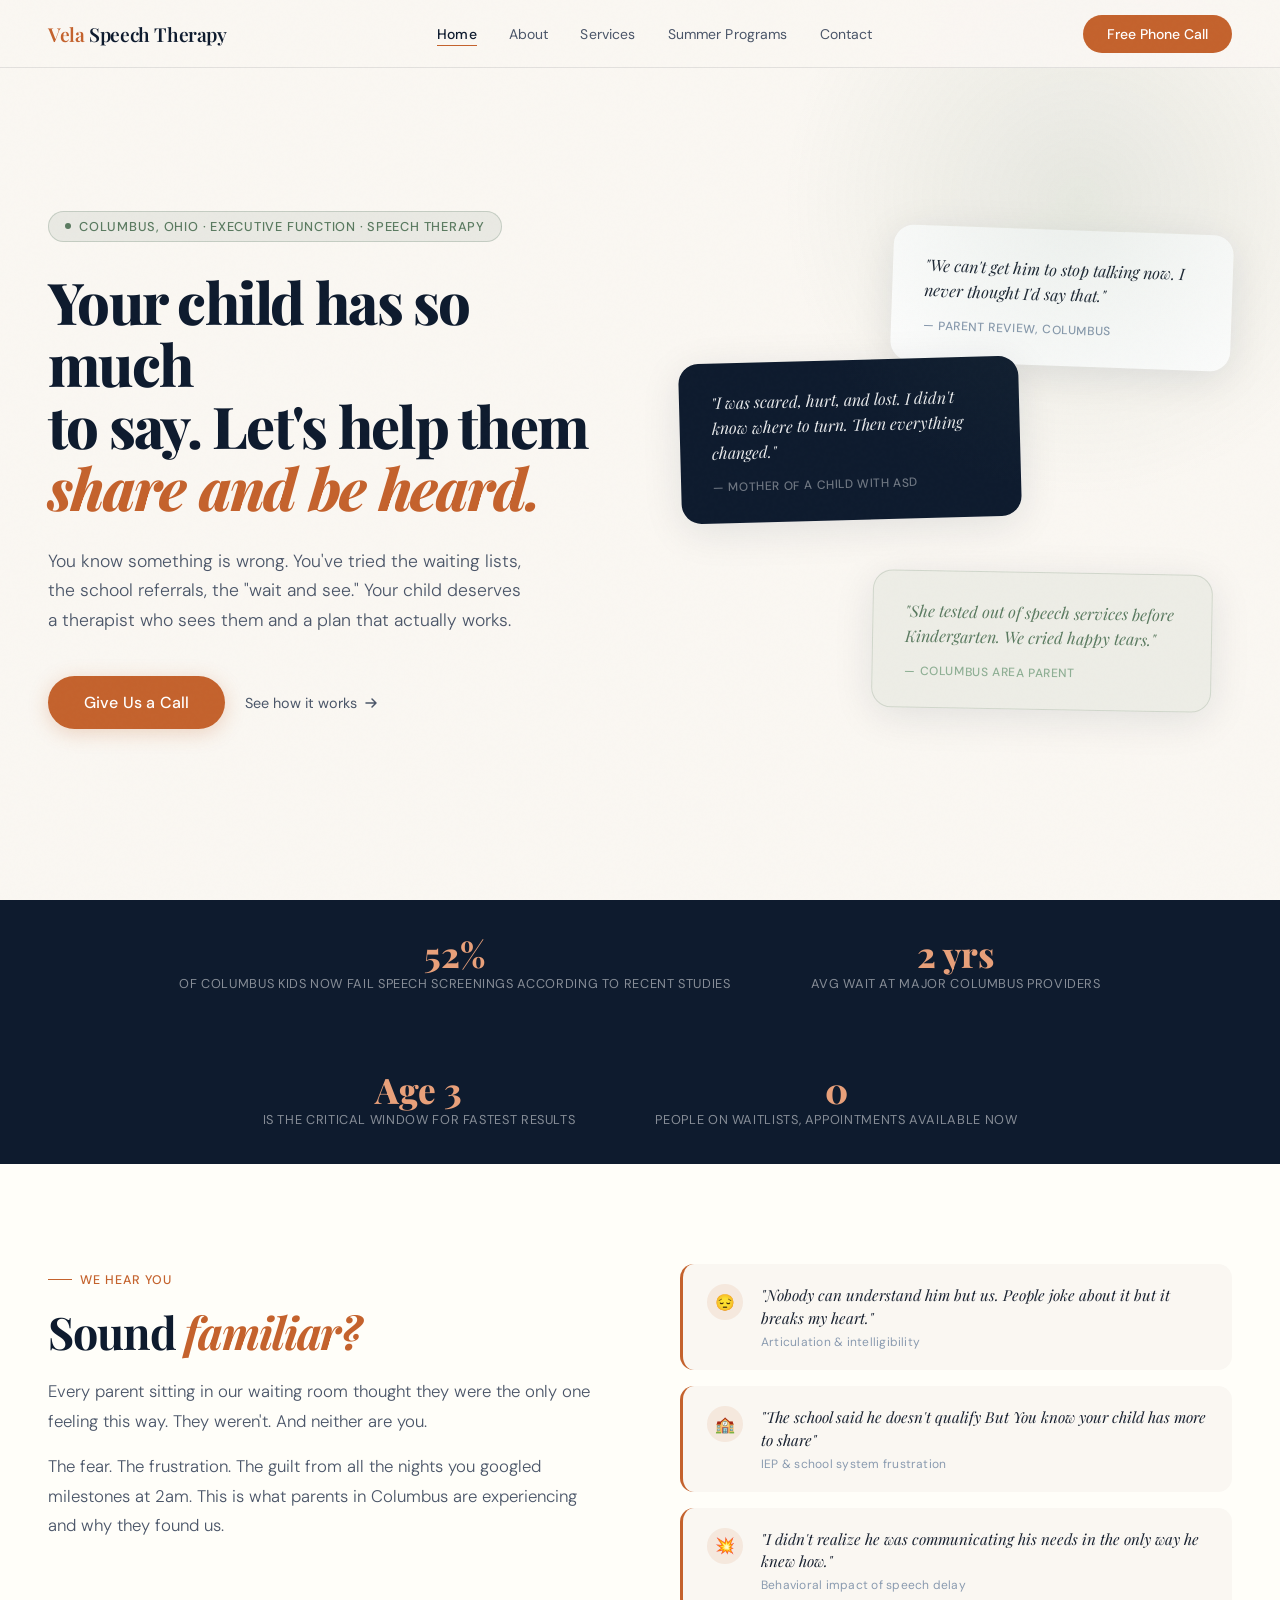
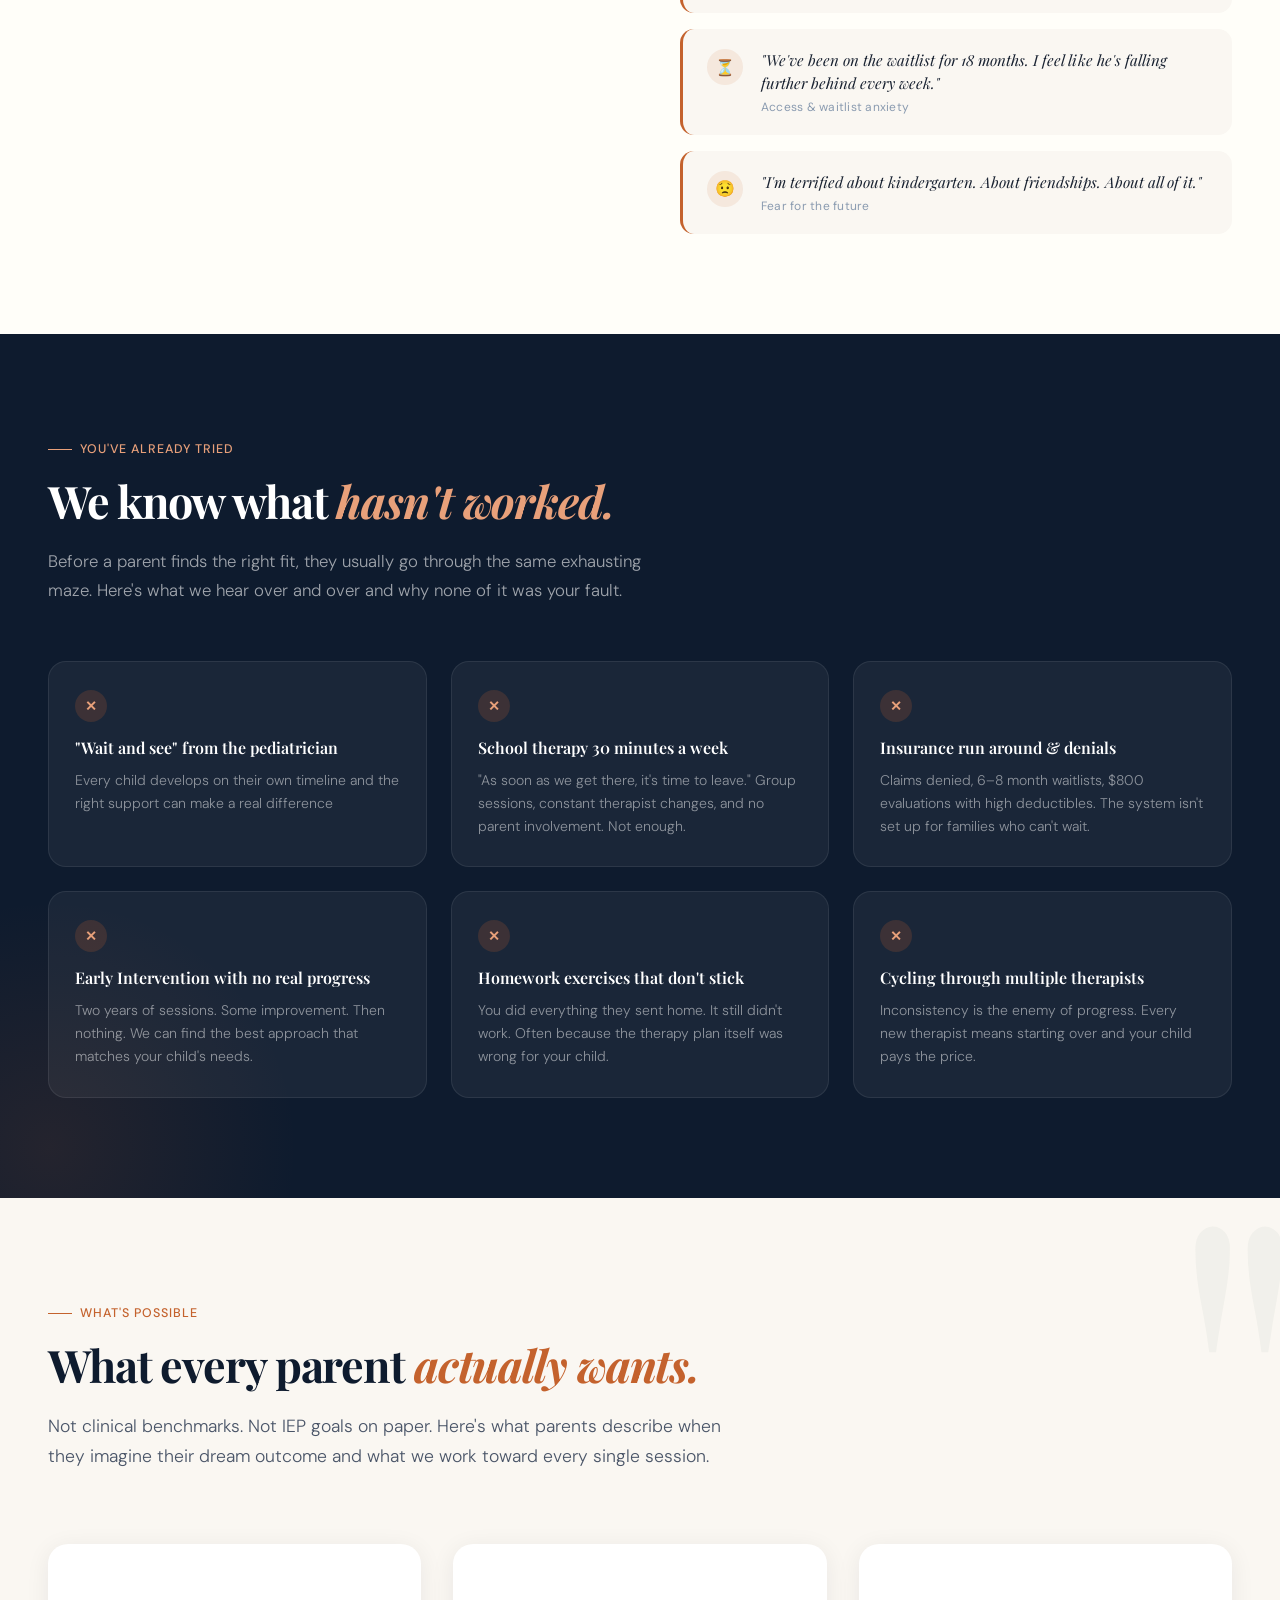
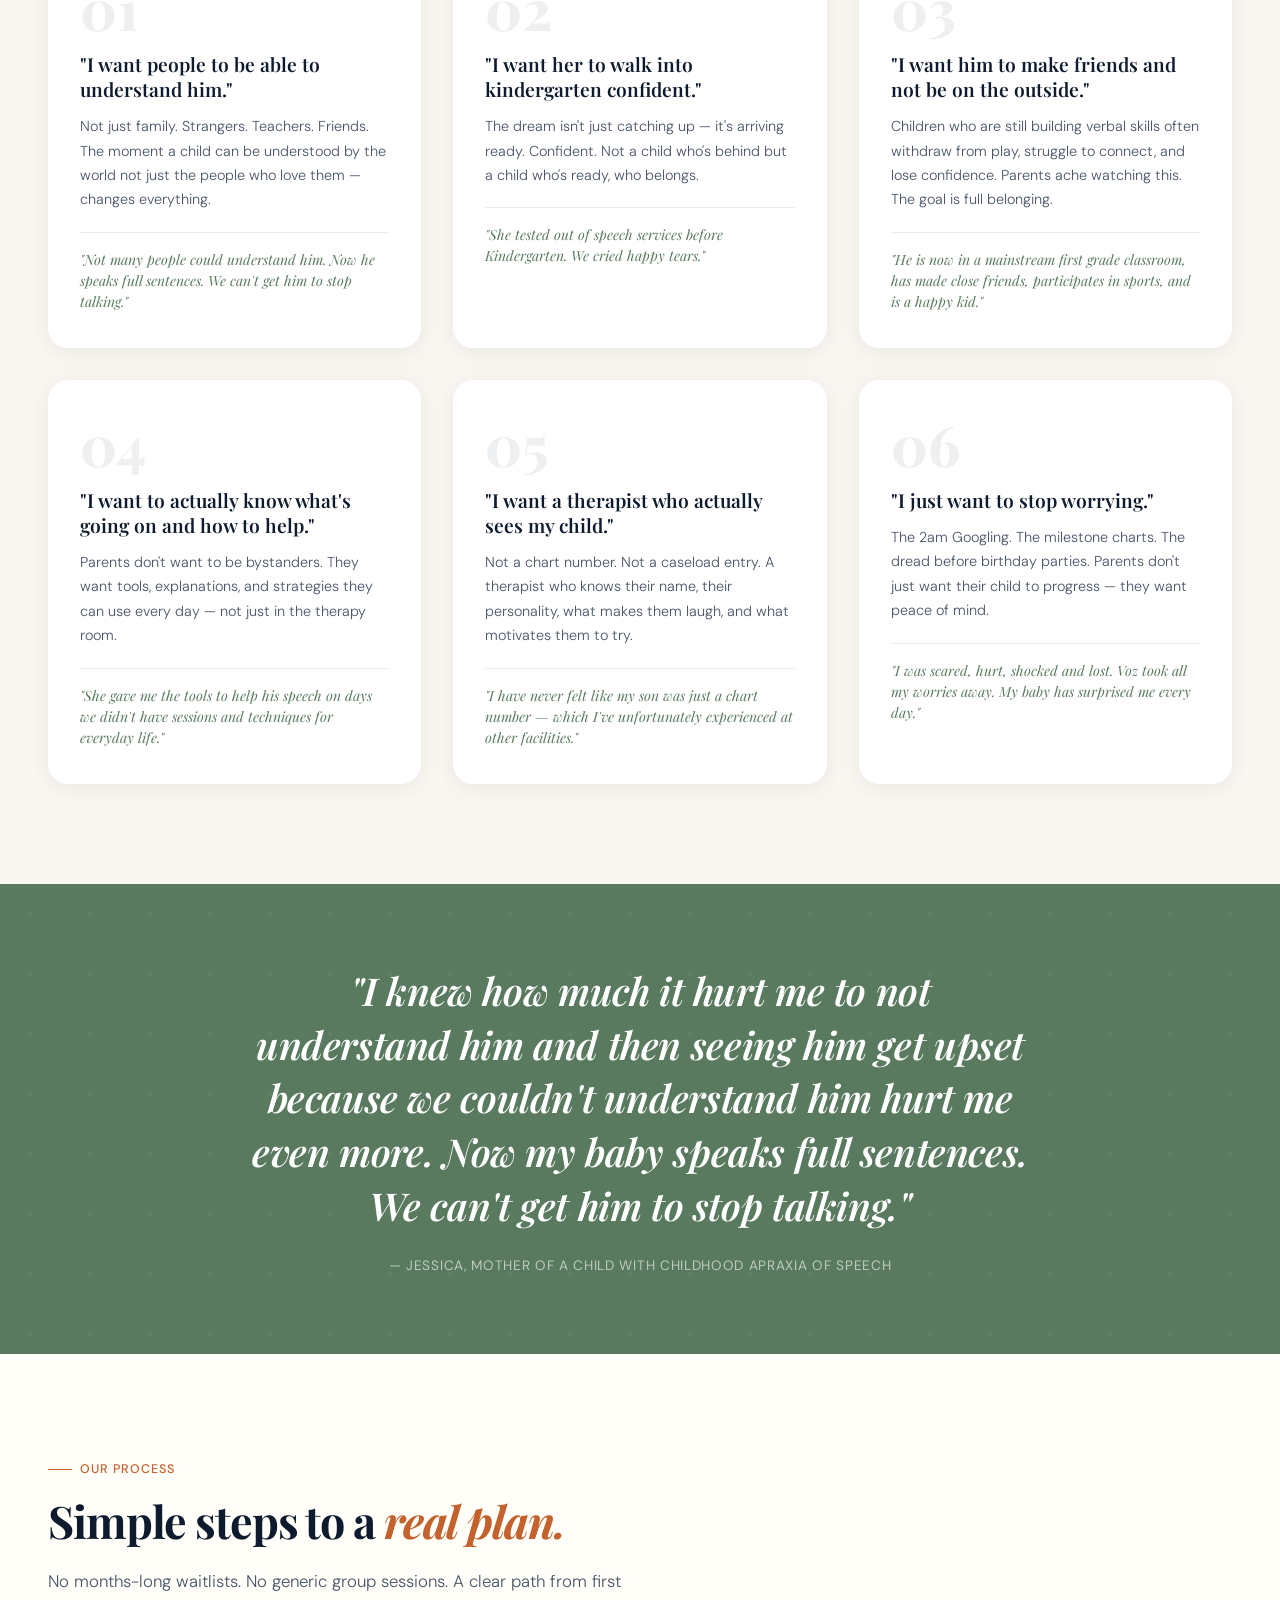
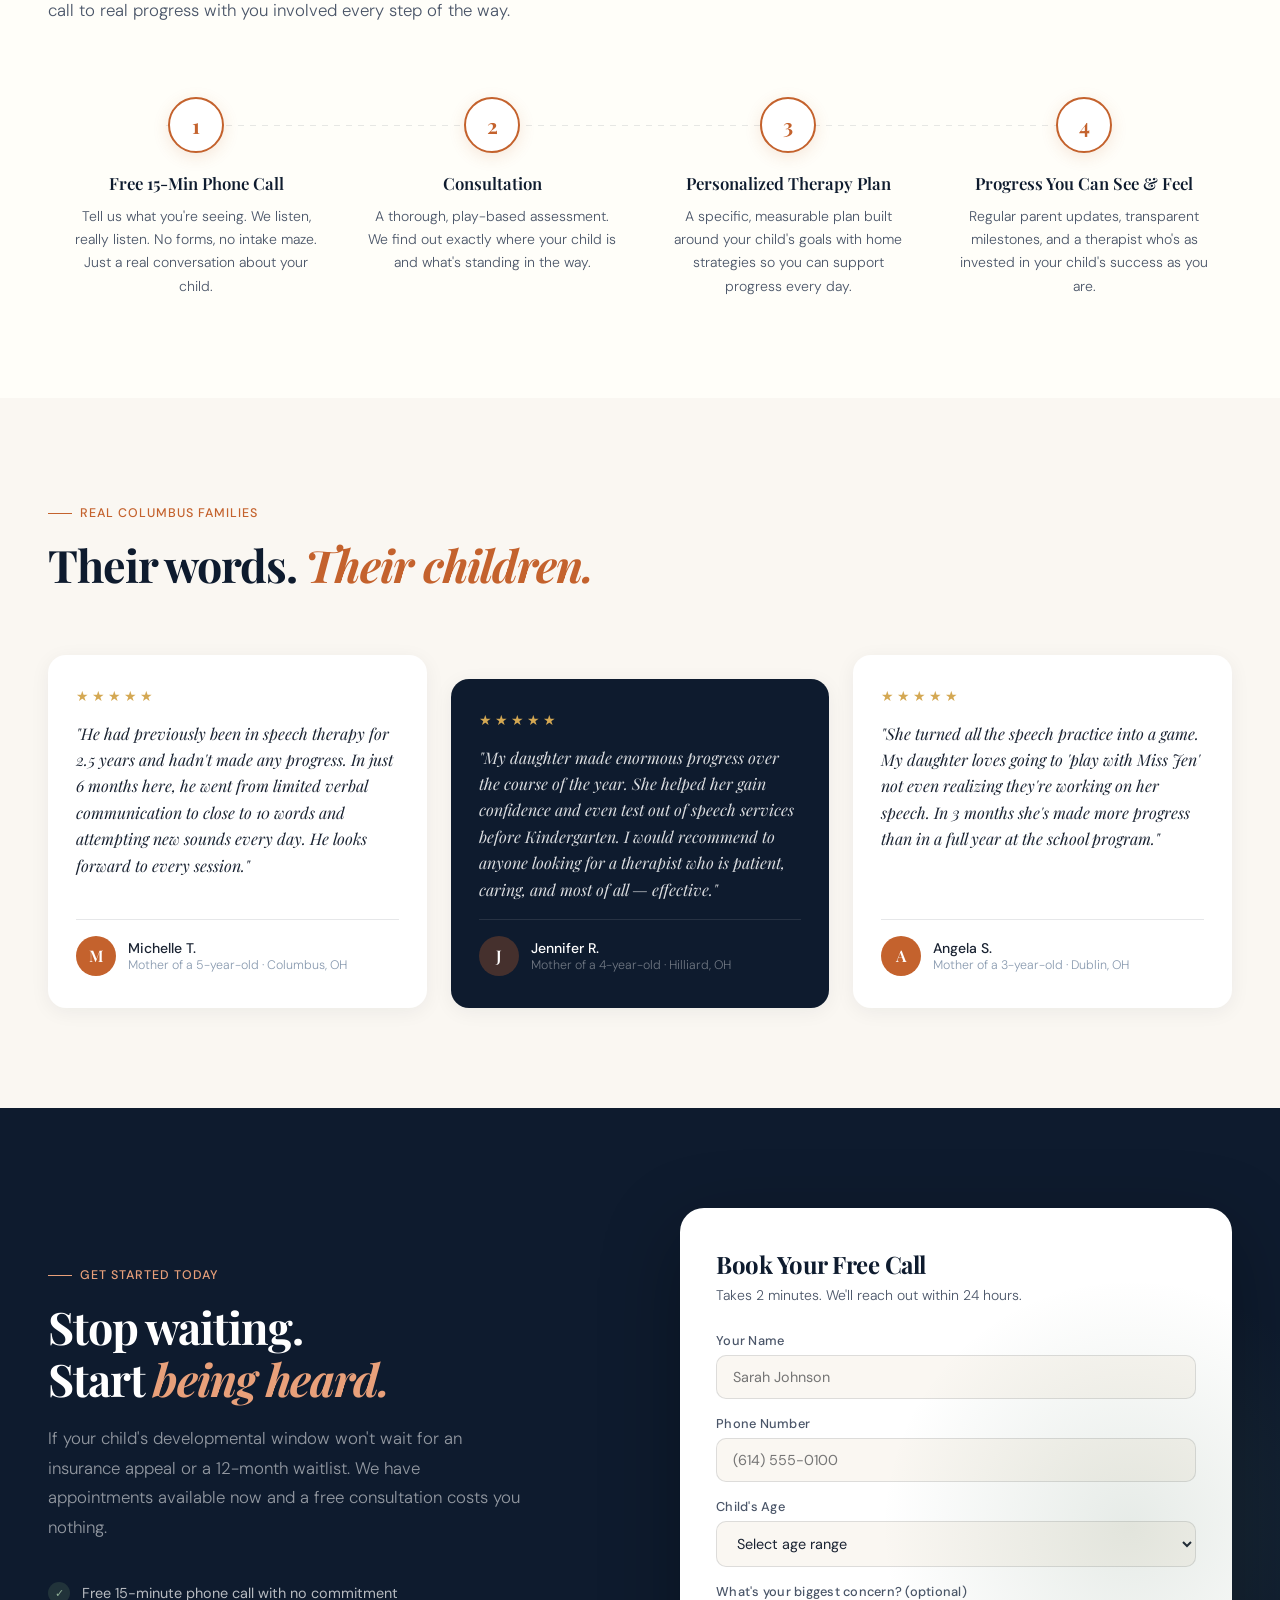
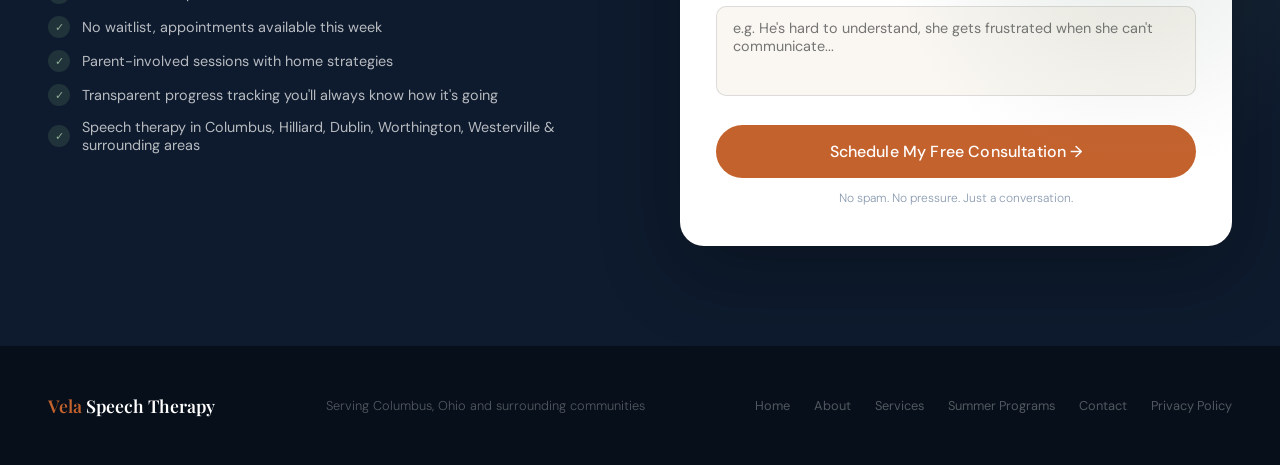
==== index.html @ 7a89b428 "changed color back" ====
<!DOCTYPE html>
<html lang="en">
<head>
<meta charset="UTF-8">
<meta name="viewport" content="width=device-width, initial-scale=1.0">
<title> Vela Speech Therapy in Columbus | Helping Children Be Heard</title>
<link rel="preconnect" href="https://fonts.googleapis.com">
<link rel="preconnect" href="https://fonts.gstatic.com" crossorigin>
<link href="https://fonts.googleapis.com/css2?family=Playfair+Display:ital,wght@0,400;0,600;0,800;1,400;1,600&family=DM+Sans:ital,wght@0,300;0,400;0,500;1,300&display=swap" rel="stylesheet">

<style>
  :root {
    --cream: #FAF7F2;
    --warm-white: #FFFEF9;
    --deep-navy: #0E1B2E;
    --sage: #5A7A60;
    --sage-light: #8FAF95;
    --terracotta: #C4622D;
    --terracotta-light: #E8A07A;
    --gold: #D4A853;
    --text-dark: #1A2332;
    --text-mid: #4A5568;
    --text-light: #8A9BB0;
    --border: rgba(14,27,46,0.1);
  }

  * { margin: 0; padding: 0; box-sizing: border-box; }

  html { scroll-behavior: smooth; }

  body {
    font-family: 'DM Sans', sans-serif;
    background: var(--cream);
    color: var(--text-dark);
    overflow-x: hidden;
  }

  /* ===== NOISE TEXTURE OVERLAY ===== */
  body::before {
    content: '';
    position: fixed;
    inset: 0;
    background-image: url("data:image/svg+xml,%3Csvg viewBox='0 0 256 256' xmlns='http://www.w3.org/2000/svg'%3E%3Cfilter id='noise'%3E%3CfeTurbulence type='fractalNoise' baseFrequency='0.9' numOctaves='4' stitchTiles='stitch'/%3E%3C/filter%3E%3Crect width='100%25' height='100%25' filter='url(%23noise)' opacity='0.03'/%3E%3C/svg%3E");
    pointer-events: none;
    z-index: 1000;
    opacity: 0.4;
  }

/* ===== NAV ===== */
nav {
  position: fixed;
  top: 0; left: 0; right: 0;
  z-index: 100;
  padding: 0 48px;
  height: 68px;
  display: flex;
  justify-content: space-between;
  align-items: center;
  background: rgba(250,247,242,0.92);
  backdrop-filter: blur(16px);
  border-bottom: 1px solid var(--border);
}

.nav-logo {
  font-family: 'Playfair Display', serif;
  font-size: 1.2rem;
  font-weight: 600;
  color: var(--deep-navy);
  letter-spacing: -0.02em;
  text-decoration: none;
  flex-shrink: 0;
}

.nav-logo span { color: var(--terracotta); }

.nav-links {
  display: flex;
  align-items: center;
  gap: 32px;
  list-style: none;
}

.nav-links a {
  font-size: 0.875rem;
  font-weight: 400;
  color: var(--text-mid);
  text-decoration: none;
  letter-spacing: 0.01em;
  transition: color 0.2s ease;
  white-space: nowrap;
  position: relative;
}

.nav-links a::after {
  content: '';
  position: absolute;
  bottom: -3px; left: 0; right: 0;
  height: 1.5px;
  background: var(--terracotta);
  transform: scaleX(0);
  transform-origin: left;
  transition: transform 0.25s ease;
}

.nav-links a:hover { color: var(--deep-navy); }
.nav-links a:hover::after { transform: scaleX(1); }
.nav-links a.active { color: var(--deep-navy); font-weight: 500; }
.nav-links a.active::after { transform: scaleX(1); }

.nav-right {
  display: flex;
  align-items: center;
  gap: 20px;
  flex-shrink: 0;
}

.nav-cta {
  background: var(--terracotta);
  color: white;
  padding: 10px 24px;
  border-radius: 50px;
  font-size: 0.875rem;
  font-weight: 500;
  text-decoration: none;
  transition: all 0.3s ease;
  white-space: nowrap;
}

.nav-cta:hover {
  background: var(--deep-navy);
  transform: translateY(-1px);
  box-shadow: 0 8px 24px rgba(196,98,45,0.3);
}

.nav-hamburger {
  display: none;
  flex-direction: column;
  gap: 5px;
  background: none;
  border: none;
  cursor: pointer;
  padding: 4px;
}

.nav-hamburger span {
  display: block;
  width: 22px;
  height: 2px;
  background: var(--deep-navy);
  border-radius: 2px;
  transition: all 0.3s ease;
}

.nav-hamburger.open span:nth-child(1) { transform: translateY(7px) rotate(45deg); }
.nav-hamburger.open span:nth-child(2) { opacity: 0; }
.nav-hamburger.open span:nth-child(3) { transform: translateY(-7px) rotate(-45deg); }

.nav-mobile {
  display: none;
  position: fixed;
  top: 68px; left: 0; right: 0;
  background: rgba(250,247,242,0.98);
  backdrop-filter: blur(16px);
  border-bottom: 1px solid var(--border);
  padding: 24px 24px 32px;
  flex-direction: column;
  gap: 4px;
  z-index: 99;
  box-shadow: 0 12px 40px rgba(14,27,46,0.1);
}

.nav-mobile.open { display: flex; }

.nav-mobile a {
  font-size: 1rem;
  font-weight: 400;
  color: var(--text-mid);
  text-decoration: none;
  padding: 12px 8px;
  border-bottom: 1px solid var(--border);
  transition: color 0.2s ease;
}

.nav-mobile a:last-child { border-bottom: none; }
.nav-mobile a:hover { color: var(--terracotta); }
.nav-mobile a.active { color: var(--deep-navy); font-weight: 500; }

.nav-mobile .nav-mobile-cta {
  margin-top: 16px;
  background: var(--terracotta);
  color: white;
  text-align: center;
  padding: 14px;
  border-radius: 50px;
  font-weight: 500;
  border-bottom: none;
}

.nav-mobile .nav-mobile-cta:hover { background: var(--deep-navy); color: white; }


  /* ===== NAV =====
  nav {
    position: fixed;
    top: 0;
    left: 0;
    right: 0;
    z-index: 100;
    padding: 20px 48px;
    display: flex;
    justify-content: space-between;
    align-items: center;
    background: rgba(250,247,242,0.88);
    backdrop-filter: blur(16px);
    border-bottom: 1px solid var(--border);
  }

  .nav-logo {
    font-family: 'Playfair Display', serif;
    font-size: 1.2rem;
    font-weight: 600;
    color: var(--deep-navy);
    letter-spacing: -0.02em;
  }

  .nav-logo span {
    color: var(--terracotta);
  }

  .nav-cta {
    background: var(--terracotta);
    color: white;
    padding: 10px 24px;
    border-radius: 50px;
    font-size: 0.875rem;
    font-weight: 500;
    text-decoration: none;
    transition: all 0.3s ease;
    letter-spacing: 0.01em;
  }

  .nav-cta:hover {
    background: var(--deep-navy);
    transform: translateY(-1px);
    box-shadow: 0 8px 24px rgba(196,98,45,0.3);
  } */

  /* ===== HERO ===== */
  .hero {
    min-height: 100vh;
    display: grid;
    grid-template-columns: 1fr 1fr;
    align-items: center;
    padding: 120px 48px 80px;
    gap: 80px;
    position: relative;
    overflow: hidden;
  }

  .hero::after {
    content: '';
    position: absolute;
    right: -100px;
    top: -100px;
    width: 600px;
    height: 600px;
    background: radial-gradient(circle, rgba(90,122,96,0.12) 0%, transparent 70%);
    pointer-events: none;
  }

  .hero-eyebrow {
    display: inline-flex;
    align-items: center;
    gap: 8px;
    background: rgba(90,122,96,0.1);
    border: 1px solid rgba(90,122,96,0.25);
    color: var(--sage);
    padding: 6px 16px;
    border-radius: 50px;
    font-size: 0.8rem;
    font-weight: 500;
    letter-spacing: 0.06em;
    text-transform: uppercase;
    margin-bottom: 28px;
    animation: fadeUp 0.8s ease forwards;
    opacity: 0;
  }

  .hero-eyebrow::before {
    content: '';
    width: 6px;
    height: 6px;
    background: var(--sage);
    border-radius: 50%;
  }

  .hero-headline {
    font-family: 'Playfair Display', serif;
    font-size: clamp(2.8rem, 4.5vw, 4.2rem);
    font-weight: 800;
    line-height: 1.08;
    letter-spacing: -0.03em;
    color: var(--deep-navy);
    margin-bottom: 28px;
    animation: fadeUp 0.8s 0.15s ease forwards;
    opacity: 0;
  }

  .hero-headline em {
    font-style: italic;
    color: var(--terracotta)
  }

  .hero-sub {
    font-size: 1.1rem;
    line-height: 1.7;
    color: var(--text-mid);
    font-weight: 300;
    max-width: 480px;
    margin-bottom: 40px;
    animation: fadeUp 0.8s 0.3s ease forwards;
    opacity: 0;
  }

  .hero-cta-group {
    display: flex;
    align-items: center;
    gap: 20px;
    flex-wrap: wrap;
    animation: fadeUp 0.8s 0.45s ease forwards;
    opacity: 0;
  }

  .btn-primary {
    background: var(--terracotta);
    color: white;
    padding: 16px 36px;
    border-radius: 50px;
    font-size: 1rem;
    font-weight: 500;
    text-decoration: none;
    transition: all 0.3s ease;
    box-shadow: 0 4px 20px rgba(196,98,45,0.25);
    letter-spacing: 0.01em;
  }

  .btn-primary:hover {
    transform: translateY(-2px);
    box-shadow: 0 12px 32px rgba(196,98,45,0.35);
    background: #B3571F;
  }

  .btn-ghost {
    color: var(--text-mid);
    font-size: 0.9rem;
    font-weight: 400;
    text-decoration: none;
    display: flex;
    align-items: center;
    gap: 6px;
    transition: all 0.2s ease;
  }

  .btn-ghost:hover { color: var(--deep-navy); }

  .btn-ghost svg {
    transition: transform 0.2s ease;
  }

  .btn-ghost:hover svg { transform: translateX(3px); }

  /* Hero Right — Quote Card Stack */
  .hero-right {
    position: relative;
    height: 480px;
    animation: fadeUp 0.8s 0.3s ease forwards;
    opacity: 0;
  }

  .quote-card {
    position: absolute;
    background: white;
    border-radius: 20px;
    padding: 28px 32px;
    box-shadow: 0 8px 40px rgba(14,27,46,0.1);
    max-width: 340px;
  }

  .quote-card:nth-child(1) {
    top: 0;
    right: 0;
    transform: rotate(2deg);
    animation: floatCard1 6s ease-in-out infinite;
  }

  .quote-card:nth-child(2) {
    top: 130px;
    left: 0;
    transform: rotate(-1.5deg);
    animation: floatCard2 7s ease-in-out infinite;
    background: var(--deep-navy);
    color: white;
  }

  .quote-card:nth-child(3) {
    bottom: 0;
    right: 20px;
    transform: rotate(1deg);
    animation: floatCard1 8s ease-in-out infinite;
    background: rgba(90,122,96,0.08);
    border: 1px solid rgba(90,122,96,0.2);
  }

  .quote-text {
    font-family: 'Playfair Display', serif;
    font-style: italic;
    font-size: 1rem;
    line-height: 1.55;
    margin-bottom: 14px;
  }

  .quote-card:nth-child(2) .quote-text { color: rgba(255,255,255,0.9); }
  .quote-card:nth-child(3) .quote-text { color: var(--sage); }

  .quote-source {
    font-size: 0.75rem;
    font-weight: 500;
    letter-spacing: 0.05em;
    text-transform: uppercase;
    color: var(--text-light);
  }

  .quote-card:nth-child(2) .quote-source { color: rgba(255,255,255,0.4); }
  .quote-card:nth-child(3) .quote-source { color: var(--sage-light); }

  @keyframes floatCard1 {
    0%, 100% { transform: rotate(2deg) translateY(0px); }
    50% { transform: rotate(2deg) translateY(-10px); }
  }

  @keyframes floatCard2 {
    0%, 100% { transform: rotate(-1.5deg) translateY(0px); }
    50% { transform: rotate(-1.5deg) translateY(-14px); }
  }

  /* ===== STAT STRIP ===== */
  .stat-strip {
    background: var(--deep-navy);
    padding: 36px 48px;
    display: flex;
    justify-content: center;
    gap: 80px;
    flex-wrap: wrap;
  }

  .stat-item {
    text-align: center;
  }

  .stat-num {
    font-family: 'Playfair Display', serif;
    font-size: 2.2rem;
    font-weight: 800;
    color: var(--terracotta-light);
    line-height: 1;
    margin-bottom: 4px;
  }

  .stat-label {
    font-size: 0.8rem;
    color: rgba(255,255,255,0.5);
    letter-spacing: 0.05em;
    text-transform: uppercase;
    font-weight: 400;
  }

  /* ===== SECTION BASE ===== */
  section {
    padding: 100px 48px;
  }

  .section-eyebrow {
    display: inline-flex;
    align-items: center;
    gap: 8px;
    font-size: 0.78rem;
    font-weight: 500;
    letter-spacing: 0.08em;
    text-transform: uppercase;
    color: var(--terracotta);
    margin-bottom: 18px;
  }

  .section-eyebrow::before {
    content: '';
    width: 24px;
    height: 1px;
    background: var(--terracotta);
  }

  .section-headline {
    font-family: 'Playfair Display', serif;
    font-size: clamp(2rem, 3.5vw, 3rem);
    font-weight: 700;
    line-height: 1.15;
    letter-spacing: -0.025em;
    color: var(--deep-navy);
    margin-bottom: 20px;
  }

  .section-headline em {
    font-style: italic;
    color: var(--terracotta);
  }

  /* ===== PAIN POINTS ===== */
  .pain-section {
    background: var(--warm-white);
    display: grid;
    grid-template-columns: 1fr 1fr;
    gap: 80px;
    align-items: start;
  }

  .pain-intro p {
    font-size: 1.05rem;
    line-height: 1.75;
    color: var(--text-mid);
    font-weight: 300;
    margin-bottom: 16px;
  }

  .pain-grid {
    display: flex;
    flex-direction: column;
    gap: 16px;
  }

  .pain-item {
    display: flex;
    gap: 18px;
    align-items: flex-start;
    padding: 20px 24px;
    background: var(--cream);
    border-radius: 14px;
    border-left: 3px solid var(--terracotta);
    transition: all 0.25s ease;
    cursor: default;
  }

  .pain-item:hover {
    transform: translateX(4px);
    box-shadow: 0 4px 20px rgba(196,98,45,0.1);
  }

  .pain-icon {
    width: 36px;
    height: 36px;
    background: rgba(196,98,45,0.1);
    border-radius: 50%;
    display: flex;
    align-items: center;
    justify-content: center;
    flex-shrink: 0;
    font-size: 1rem;
  }

  .pain-item-text {
    flex: 1;
  }

  .pain-item-quote {
    font-family: 'Playfair Display', serif;
    font-style: italic;
    font-size: 0.95rem;
    color: var(--text-dark);
    margin-bottom: 4px;
    line-height: 1.5;
  }

  .pain-item-label {
    font-size: 0.75rem;
    color: var(--text-light);
    font-weight: 400;
    letter-spacing: 0.02em;
  }

  /* ===== TRIED THAT SECTION ===== */
  .tried-section {
    background: var(--deep-navy);
    position: relative;
    overflow: hidden;
  }

  .tried-section::before {
    content: '';
    position: absolute;
    left: -200px;
    bottom: -200px;
    width: 500px;
    height: 500px;
    background: radial-gradient(circle, rgba(196,98,45,0.12) 0%, transparent 70%);
    pointer-events: none;
  }

  .tried-section .section-eyebrow { color: var(--terracotta-light); }
  .tried-section .section-eyebrow::before { background: var(--terracotta-light); }
  .tried-section .section-headline { color: white; }
  .tried-section .section-headline em { color: var(--terracotta-light); }

  .tried-intro {
    font-size: 1.05rem;
    line-height: 1.75;
    color: rgba(255,255,255,0.6);
    font-weight: 300;
    max-width: 600px;
    margin-bottom: 56px;
  }

  .tried-grid {
    display: grid;
    grid-template-columns: repeat(3, 1fr);
    gap: 24px;
  }

  .tried-card {
    background: rgba(255,255,255,0.05);
    border: 1px solid rgba(255,255,255,0.08);
    border-radius: 18px;
    padding: 28px 26px;
    transition: all 0.3s ease;
    position: relative;
    overflow: hidden;
  }

  .tried-card::before {
    content: '';
    position: absolute;
    top: 0;
    left: 0;
    right: 0;
    height: 2px;
    background: var(--terracotta);
    opacity: 0;
    transition: opacity 0.3s ease;
  }

  .tried-card:hover {
    background: rgba(255,255,255,0.08);
    transform: translateY(-4px);
  }

  .tried-card:hover::before { opacity: 1; }

  .tried-x {
    width: 32px;
    height: 32px;
    background: rgba(196,98,45,0.2);
    border-radius: 50%;
    display: flex;
    align-items: center;
    justify-content: center;
    margin-bottom: 16px;
    font-size: 0.85rem;
    color: var(--terracotta-light);
    font-weight: 700;
  }

  .tried-title {
    font-family: 'Playfair Display', serif;
    font-size: 1rem;
    font-weight: 600;
    color: white;
    margin-bottom: 10px;
    line-height: 1.3;
  }

  .tried-desc {
    font-size: 0.875rem;
    line-height: 1.65;
    color: rgba(255,255,255,0.5);
    font-weight: 300;
  }

  /* ===== DREAM OUTCOMES ===== */
  .dream-section {
    background: var(--cream);
    position: relative;
    overflow: hidden;
  }

  .dream-section::after {
    content: '"';
    position: absolute;
    right: -30px;
    top: -60px;
    font-family: 'Playfair Display', serif;
    font-size: 30rem;
    color: rgba(90,122,96,0.05);
    line-height: 1;
    pointer-events: none;
  }

  .dream-header {
    max-width: 700px;
    margin-bottom: 72px;
  }

  .dream-header p {
    font-size: 1.1rem;
    line-height: 1.75;
    color: var(--text-mid);
    font-weight: 300;
  }

  .dream-outcomes {
    display: grid;
    grid-template-columns: repeat(3, 1fr);
    gap: 32px;
  }

  .dream-card {
    background: white;
    border-radius: 20px;
    padding: 36px 32px;
    box-shadow: 0 4px 24px rgba(14,27,46,0.07);
    transition: all 0.3s ease;
    position: relative;
    overflow: hidden;
  }

  .dream-card::before {
    content: '';
    position: absolute;
    bottom: 0;
    left: 0;
    right: 0;
    height: 3px;
    background: linear-gradient(90deg, var(--sage), var(--terracotta));
    transform: scaleX(0);
    transform-origin: left;
    transition: transform 0.4s ease;
  }

  .dream-card:hover {
    transform: translateY(-6px);
    box-shadow: 0 16px 48px rgba(14,27,46,0.12);
  }

  .dream-card:hover::before { transform: scaleX(1); }

  .dream-number {
    font-family: 'Playfair Display', serif;
    font-size: 3.5rem;
    font-weight: 800;
    color: rgba(14,27,46,0.07);
    line-height: 1;
    margin-bottom: 16px;
  }

  .dream-title {
    font-family: 'Playfair Display', serif;
    font-size: 1.2rem;
    font-weight: 600;
    color: var(--deep-navy);
    margin-bottom: 12px;
    line-height: 1.3;
  }

  .dream-desc {
    font-size: 0.9rem;
    line-height: 1.7;
    color: var(--text-mid);
    font-weight: 300;
    margin-bottom: 20px;
  }

  .dream-quote {
    font-family: 'Playfair Display', serif;
    font-style: italic;
    font-size: 0.875rem;
    color: var(--sage);
    line-height: 1.5;
    padding-top: 16px;
    border-top: 1px solid rgba(90,122,96,0.15);
  }

  /* ===== TRANSFORMATION SECTION ===== */
  .transform-section {
    background: var(--sage);
    padding: 80px 48px;
    text-align: center;
    position: relative;
    overflow: hidden;
  }

  .transform-section::before {
    content: '';
    position: absolute;
    inset: 0;
    background: url("data:image/svg+xml,%3Csvg width='60' height='60' viewBox='0 0 60 60' xmlns='http://www.w3.org/2000/svg'%3E%3Cg fill='none' fill-rule='evenodd'%3E%3Cg fill='%23ffffff' fill-opacity='0.04'%3E%3Ccircle cx='30' cy='30' r='2'/%3E%3C/g%3E%3C/g%3E%3C/svg%3E");
  }

  .transform-inner {
    position: relative;
    z-index: 1;
    max-width: 780px;
    margin: 0 auto;
  }

  .transform-quote {
    font-family: 'Playfair Display', serif;
    font-style: italic;
    font-size: clamp(1.6rem, 3vw, 2.4rem);
    font-weight: 600;
    color: white;
    line-height: 1.4;
    margin-bottom: 24px;
    letter-spacing: -0.01em;
  }

  .transform-source {
    font-size: 0.85rem;
    color: rgba(255,255,255,0.6);
    letter-spacing: 0.05em;
    text-transform: uppercase;
  }

  /* ===== HOW IT WORKS ===== */
  .process-section {
    background: var(--warm-white);
  }

  .process-header {
    max-width: 600px;
    margin-bottom: 72px;
  }

  .process-header p {
    font-size: 1.05rem;
    line-height: 1.75;
    color: var(--text-mid);
    font-weight: 300;
  }

  .process-steps {
    display: grid;
    grid-template-columns: repeat(4, 1fr);
    gap: 0;
    position: relative;
  }

  .process-steps::before {
    content: '';
    position: absolute;
    top: 28px;
    left: 10%;
    right: 10%;
    height: 1px;
    background: repeating-linear-gradient(90deg, var(--border) 0, var(--border) 6px, transparent 6px, transparent 12px);
    z-index: 0;
  }

  .process-step {
    display: flex;
    flex-direction: column;
    align-items: center;
    text-align: center;
    padding: 0 24px;
    position: relative;
    z-index: 1;
  }

  .step-num {
    width: 56px;
    height: 56px;
    background: white;
    border: 2px solid var(--terracotta);
    border-radius: 50%;
    display: flex;
    align-items: center;
    justify-content: center;
    font-family: 'Playfair Display', serif;
    font-size: 1.3rem;
    font-weight: 700;
    color: var(--terracotta);
    margin-bottom: 20px;
    flex-shrink: 0;
    box-shadow: 0 4px 16px rgba(196,98,45,0.15);
  }

  .step-title {
    font-family: 'Playfair Display', serif;
    font-size: 1.05rem;
    font-weight: 600;
    color: var(--deep-navy);
    margin-bottom: 10px;
    line-height: 1.3;
  }

  .step-desc {
    font-size: 0.875rem;
    line-height: 1.65;
    color: var(--text-mid);
    font-weight: 300;
  }

  /* ===== TESTIMONIALS ===== */
  .testimonial-section {
    background: var(--cream);
  }

  .testimonial-header {
    max-width: 600px;
    margin-bottom: 64px;
  }

  .testimonials-grid {
    display: grid;
    grid-template-columns: repeat(3, 1fr);
    gap: 24px;
  }

  .testimonial-card {
    background: white;
    border-radius: 18px;
    padding: 32px 28px;
    box-shadow: 0 4px 20px rgba(14,27,46,0.06);
    display: flex;
    flex-direction: column;
    gap: 16px;
    transition: all 0.3s ease;
  }

  .testimonial-card:hover {
    transform: translateY(-4px);
    box-shadow: 0 12px 36px rgba(14,27,46,0.1);
  }

  .testimonial-card:nth-child(2) {
    background: var(--deep-navy);
    margin-top: 24px;
  }

  .stars {
    display: flex;
    gap: 3px;
  }

  .star {
    color: var(--gold);
    font-size: 0.9rem;
  }

  .test-text {
    font-family: 'Playfair Display', serif;
    font-style: italic;
    font-size: 1rem;
    line-height: 1.65;
    color: var(--text-dark);
    flex: 1;
  }

  .testimonial-card:nth-child(2) .test-text {
    color: rgba(255,255,255,0.85);
  }

  .test-author {
    display: flex;
    align-items: center;
    gap: 12px;
    padding-top: 16px;
    border-top: 1px solid var(--border);
  }

  .testimonial-card:nth-child(2) .test-author {
    border-top-color: rgba(255,255,255,0.1);
  }

  .author-avatar {
    width: 40px;
    height: 40px;
    border-radius: 50%;
    background: var(--terracotta);
    display: flex;
    align-items: center;
    justify-content: center;
    font-family: 'Playfair Display', serif;
    font-size: 1rem;
    color: white;
    font-weight: 600;
    flex-shrink: 0;
  }

  .testimonial-card:nth-child(2) .author-avatar {
    background: rgba(196,98,45,0.3);
  }

  .author-name {
    font-size: 0.875rem;
    font-weight: 500;
    color: var(--text-dark);
  }

  .testimonial-card:nth-child(2) .author-name { color: white; }

  .author-detail {
    font-size: 0.775rem;
    color: var(--text-light);
    font-weight: 300;
  }

  .testimonial-card:nth-child(2) .author-detail { color: rgba(255,255,255,0.4); }

  /* ===== CTA SECTION ===== */
  .cta-section {
    background: var(--deep-navy);
    padding: 100px 48px;
    display: grid;
    grid-template-columns: 1fr 1fr;
    gap: 80px;
    align-items: center;
    position: relative;
    overflow: hidden;
  }

  .cta-section::after {
    content: '';
    position: absolute;
    right: -100px;
    top: 50%;
    transform: translateY(-50%);
    width: 500px;
    height: 500px;
    background: radial-gradient(circle, rgba(90,122,96,0.15) 0%, transparent 70%);
  }

  .cta-left .section-eyebrow { color: var(--terracotta-light); }
  .cta-left .section-eyebrow::before { background: var(--terracotta-light); }
  .cta-left .section-headline { color: white; }
  .cta-left .section-headline em { color: var(--terracotta-light); }

  .cta-body {
    font-size: 1.05rem;
    line-height: 1.75;
    color: rgba(255,255,255,0.55);
    font-weight: 300;
    margin-bottom: 40px;
    max-width: 480px;
  }

  .cta-features {
    display: flex;
    flex-direction: column;
    gap: 12px;
    margin-bottom: 40px;
  }

  .cta-feature {
    display: flex;
    align-items: center;
    gap: 12px;
    font-size: 0.9rem;
    color: rgba(255,255,255,0.7);
  }

  .cta-feature-check {
    width: 22px;
    height: 22px;
    background: rgba(90,122,96,0.25);
    border-radius: 50%;
    display: flex;
    align-items: center;
    justify-content: center;
    color: var(--sage-light);
    font-size: 0.7rem;
    flex-shrink: 0;
  }

  .cta-right {
    position: relative;
    z-index: 1;
  }

  .cta-form {
    background: white;
    border-radius: 24px;
    padding: 40px 36px;
    box-shadow: 0 24px 80px rgba(0,0,0,0.3);
  }

  .form-headline {
    font-family: 'Playfair Display', serif;
    font-size: 1.5rem;
    font-weight: 700;
    color: var(--deep-navy);
    margin-bottom: 6px;
    letter-spacing: -0.02em;
  }

  .form-sub {
    font-size: 0.875rem;
    color: var(--text-mid);
    font-weight: 300;
    margin-bottom: 28px;
  }

  .form-group {
    margin-bottom: 16px;
  }

  .form-label {
    display: block;
    font-size: 0.8rem;
    font-weight: 500;
    color: var(--text-mid);
    margin-bottom: 6px;
    letter-spacing: 0.02em;
  }

  .form-input, .form-select, .form-textarea {
    width: 100%;
    padding: 12px 16px;
    border: 1.5px solid rgba(14,27,46,0.12);
    border-radius: 10px;
    font-family: 'DM Sans', sans-serif;
    font-size: 0.9rem;
    color: var(--text-dark);
    background: var(--cream);
    transition: all 0.2s ease;
    outline: none;
  }

  .form-input:focus, .form-select:focus, .form-textarea:focus {
    border-color: var(--terracotta);
    background: white;
    box-shadow: 0 0 0 3px rgba(196,98,45,0.1);
  }

  .form-textarea {
    height: 90px;
    resize: none;
  }

  .form-submit {
    width: 100%;
    background: var(--terracotta);
    color: white;
    border: none;
    padding: 16px;
    border-radius: 50px;
    font-family: 'DM Sans', sans-serif;
    font-size: 1rem;
    font-weight: 500;
    cursor: pointer;
    transition: all 0.3s ease;
    margin-top: 8px;
    letter-spacing: 0.01em;
  }

  .form-submit:hover {
    background: #B3571F;
    transform: translateY(-2px);
    box-shadow: 0 8px 24px rgba(196,98,45,0.3);
  }

  .form-disclaimer {
    font-size: 0.75rem;
    color: var(--text-light);
    text-align: center;
    margin-top: 12px;
    font-weight: 300;
  }

  /* ===== FOOTER ===== */
  footer {
    background: #070F1A;
    padding: 48px;
    display: flex;
    justify-content: space-between;
    align-items: center;
    flex-wrap: wrap;
    gap: 20px;
  }

  .footer-logo {
    font-family: 'Playfair Display', serif;
    font-size: 1.1rem;
    font-weight: 600;
    color: white;
  }

  .footer-logo span { color: var(--terracotta); }

  .footer-text {
    font-size: 0.8rem;
    color: rgba(255,255,255,0.3);
    font-weight: 300;
  }

  .footer-links {
    display: flex;
    gap: 24px;
  }

  .footer-links a {
    font-size: 0.8rem;
    color: rgba(255,255,255,0.3);
    text-decoration: none;
    transition: color 0.2s ease;
  }

  .footer-links a:hover { color: white; }

  /* ===== ANIMATIONS ===== */
  @keyframes fadeUp {
    from { opacity: 0; transform: translateY(28px); }
    to { opacity: 1; transform: translateY(0); }
  }

  .reveal {
    opacity: 0;
    transform: translateY(32px);
    transition: all 0.7s cubic-bezier(0.16, 1, 0.3, 1);
  }

  .reveal.visible {
    opacity: 1;
    transform: translateY(0);
  }

  /* ===== RESPONSIVE ===== */
  @media (max-width: 900px) {
    nav { padding: 0 24px; }
    .nav-links { display: none; }
    .nav-hamburger { display: flex; }
    .hero { grid-template-columns: 1fr; padding: 100px 24px 60px; gap: 48px; }
    .hero-right { display: none; }
    section { padding: 72px 24px; }
    .pain-section { grid-template-columns: 1fr; gap: 48px; }
    .tried-grid { grid-template-columns: 1fr; }
    .dream-outcomes { grid-template-columns: 1fr; }
    .process-steps { grid-template-columns: repeat(2, 1fr); gap: 40px; }
    .process-steps::before { display: none; }
    .testimonials-grid { grid-template-columns: 1fr; }
    .testimonial-card:nth-child(2) { margin-top: 0; }
    .cta-section { grid-template-columns: 1fr; padding: 72px 24px; gap: 48px; }
    .stat-strip { gap: 40px; padding: 36px 24px; }
    footer { flex-direction: column; text-align: center; padding: 36px 24px; }
    .footer-links { flex-wrap: wrap; justify-content: center; }
  }

  @media (max-width: 600px) {
    .hero-headline { font-size: 2.4rem; }
    .process-steps { grid-template-columns: 1fr; }
  }
</style>
</head>
<body>

<!-- NAV -->
<nav>
  <a href="/index.html" class="nav-logo"><span>Vela </span>Speech Therapy</a>
  <ul class="nav-links">
    <li><a href="/index.html" class="active">Home</a></li>
    <li><a href="/about.html">About</a></li>
    <li><a href="/services.html">Services</a></li>
    <li><a href="/summer-programs.html">Summer Programs</a></li>
    <li><a href="#contact">Contact</a></li>
  </ul>
  <div class="nav-right">
    <a href="#contact" class="nav-cta">Free Phone Call</a>
    <button class="nav-hamburger" id="hamburger" aria-label="Open menu">
      <span></span><span></span><span></span>
    </button>
  </div>
</nav>

<!-- MOBILE NAV DRAWER -->
<div class="nav-mobile" id="mobile-nav">
  <a href="/index.html" class="active">Home</a>
  <a href="/about.html">About</a>
  <a href="/services.html">Services</a>
  <a href="/summer-programs.html">Summer Programs</a>
  <a href="#contact">Contact</a>
  <a href="#contact" class="nav-mobile-cta">Free Phone Call</a>
</div>

<!-- HERO -->
<section class="hero">
  <div class="hero-left">
    <div class="hero-eyebrow">Columbus, Ohio · Executive Function · Speech Therapy</div>
    <h1 class="hero-headline">
      Your child has so much<br>
      to say. Let's help them<br>
      <em>share and be heard.</em>
    </h1>
    <p class="hero-sub">
      You know something is wrong. You've tried the waiting lists, the school referrals, the "wait and see." Your child deserves a therapist who sees them and a plan that actually works.
    </p>
    <div class="hero-cta-group">
      <a href="#contact" class="btn-primary">Give Us a Call</a>
      <a href="#how-it-works" class="btn-ghost">
        See how it works
        <svg width="16" height="16" viewBox="0 0 16 16" fill="none">
          <path d="M3 8h10M9 4l4 4-4 4" stroke="currentColor" stroke-width="1.5" stroke-linecap="round" stroke-linejoin="round"/>
        </svg>
      </a>
    </div>
  </div>

  <div class="hero-right">
    <div class="quote-card">
      <div class="quote-text">"We can't get him to stop talking now. I never thought I'd say that."</div>
      <div class="quote-source">— Parent Review, Columbus</div>
    </div>
    <div class="quote-card">
      <div class="quote-text">"I was scared, hurt, and lost. I didn't know where to turn. Then everything changed."</div>
      <div class="quote-source">— Mother of a child with ASD</div>
    </div>
    <div class="quote-card">
      <div class="quote-text">"She tested out of speech services before Kindergarten. We cried happy tears."</div>
      <div class="quote-source">— Columbus area parent</div>
    </div>
  </div>
</section>

<!-- STAT STRIP -->
<div class="stat-strip">
  <div class="stat-item">
    <div class="stat-num">52%</div>
    <div class="stat-label">of Columbus kids now fail speech screenings according to recent studies</div>
  </div>
  <div class="stat-item">
    <div class="stat-num">2 yrs</div>
    <div class="stat-label">avg wait at major Columbus providers</div>
  </div>
  <div class="stat-item">
    <div class="stat-num">Age 3</div>
    <div class="stat-label">Is the critical window for fastest results</div>
  </div>
  <div class="stat-item">
    <div class="stat-num">0</div>
    <div class="stat-label">people on waitlists, appointments available now</div>
  </div>
</div>

<!-- PAIN POINTS -->
<section class="pain-section">
  <div class="pain-intro reveal">
    <div class="section-eyebrow">We Hear You</div>
    <h2 class="section-headline">Sound <em>familiar?</em></h2>
    <p>
      Every parent sitting in our waiting room thought they were the only one feeling this way.
      They weren't. And neither are you.
    </p>
    <p>
      The fear. The frustration. The guilt from all the nights you googled milestones at 2am.
      This is what parents in Columbus are experiencing and why they found us.
    </p>
  </div>

  <div class="pain-grid reveal">
    <div class="pain-item">
      <div class="pain-icon">😔</div>
      <div class="pain-item-text">
        <div class="pain-item-quote">"Nobody can understand him but us. People joke about it but it breaks my heart."</div>
        <div class="pain-item-label">Articulation & intelligibility</div>
      </div>
    </div>
    <div class="pain-item">
      <div class="pain-icon">🏫</div>
      <div class="pain-item-text">
        <div class="pain-item-quote">"The school said he doesn't qualify But You know your child has more to share"</div>
        <div class="pain-item-label">IEP & school system frustration</div>
      </div>
    </div>
    <div class="pain-item">
      <div class="pain-icon">💥</div>
      <div class="pain-item-text">
        <div class="pain-item-quote">"I didn't realize he was communicating his needs in the only way he knew how."</div>
        <div class="pain-item-label">Behavioral impact of speech delay</div>
      </div>
    </div>
    <div class="pain-item">
      <div class="pain-icon">⏳</div>
      <div class="pain-item-text">
        <div class="pain-item-quote">"We've been on the waitlist for 18 months. I feel like he's falling further behind every week."</div>
        <div class="pain-item-label">Access & waitlist anxiety</div>
      </div>
    </div>
    <div class="pain-item">
      <div class="pain-icon">😟</div>
      <div class="pain-item-text">
        <div class="pain-item-quote">"I'm terrified about kindergarten. About friendships. About all of it."</div>
        <div class="pain-item-label">Fear for the future</div>
      </div>
    </div>
  </div>
</section>

<!-- TRIED THAT -->
<section class="tried-section">
  <div class="section-eyebrow reveal">You've already tried</div>
  <h2 class="section-headline reveal">We know what <em>hasn't worked.</em></h2>
  <p class="tried-intro reveal">
    Before a parent finds the right fit, they usually go through the same exhausting maze.
    Here's what we hear over and over and why none of it was your fault.
  </p>

  <div class="tried-grid">
    <div class="tried-card reveal">
      <div class="tried-x">✕</div>
      <div class="tried-title">"Wait and see" from the pediatrician</div>
      <div class="tried-desc">Every child develops on their own timeline and the right support can make a real difference</div>
    </div>
    <div class="tried-card reveal">
      <div class="tried-x">✕</div>
      <div class="tried-title">School therapy 30 minutes a week</div>
      <div class="tried-desc">"As soon as we get there, it's time to leave." Group sessions, constant therapist changes, and no parent involvement. Not enough.</div>
    </div>
    <div class="tried-card reveal">
      <div class="tried-x">✕</div>
      <div class="tried-title">Insurance run around & denials</div>
      <div class="tried-desc">Claims denied, 6–8 month waitlists, $800 evaluations with high deductibles. The system isn't set up for families who can't wait.</div>
    </div>
    <div class="tried-card reveal">
      <div class="tried-x">✕</div>
      <div class="tried-title">Early Intervention with no real progress</div>
      <div class="tried-desc">Two years of sessions. Some improvement. Then nothing. We can find the best approach that matches your child's needs.</div>
    </div>
    <div class="tried-card reveal">
      <div class="tried-x">✕</div>
      <div class="tried-title">Homework exercises that don't stick</div>
      <div class="tried-desc">You did everything they sent home. It still didn't work. Often because the therapy plan itself was wrong for your child.</div>
    </div>
    <div class="tried-card reveal">
      <div class="tried-x">✕</div>
      <div class="tried-title">Cycling through multiple therapists</div>
      <div class="tried-desc">Inconsistency is the enemy of progress. Every new therapist means starting over and your child pays the price.</div>
    </div>
  </div>
</section>

<!-- DREAM OUTCOMES -->
<section class="dream-section">
  <div class="dream-header reveal">
    <div class="section-eyebrow">What's possible</div>
    <h2 class="section-headline">What every parent <em>actually wants.</em></h2>
    <p>Not clinical benchmarks. Not IEP goals on paper. Here's what parents describe when they imagine their dream outcome and what we work toward every single session.</p>
  </div>

  <div class="dream-outcomes">
    <div class="dream-card reveal">
      <div class="dream-number">01</div>
      <div class="dream-title">"I want people to be able to understand him."</div>
      <div class="dream-desc">Not just family. Strangers. Teachers. Friends. The moment a child can be understood by the world not just the people who love them — changes everything.</div>
      <div class="dream-quote">"Not many people could understand him. Now he speaks full sentences. We can't get him to stop talking."</div>
    </div>
    <div class="dream-card reveal">
      <div class="dream-number">02</div>
      <div class="dream-title">"I want her to walk into kindergarten confident."</div>
      <div class="dream-desc">The dream isn't just catching up — it's arriving ready. Confident. Not a child who's behind but a child who's ready, who belongs.</div>
      <div class="dream-quote">"She tested out of speech services before Kindergarten. We cried happy tears."</div>
    </div>
    <div class="dream-card reveal">
      <div class="dream-number">03</div>
      <div class="dream-title">"I want him to make friends and not be on the outside."</div>
      <div class="dream-desc">Children who are still building verbal skills often withdraw from play, struggle to connect, and lose confidence. Parents ache watching this. The goal is full belonging.</div>
      <div class="dream-quote">"He is now in a mainstream first grade classroom, has made close friends, participates in sports, and is a happy kid."</div>
    </div>
    <div class="dream-card reveal">
      <div class="dream-number">04</div>
      <div class="dream-title">"I want to actually know what's going on and how to help."</div>
      <div class="dream-desc">Parents don't want to be bystanders. They want tools, explanations, and strategies they can use every day — not just in the therapy room.</div>
      <div class="dream-quote">"She gave me the tools to help his speech on days we didn't have sessions and techniques for everyday life."</div>
    </div>
    <div class="dream-card reveal">
      <div class="dream-number">05</div>
      <div class="dream-title">"I want a therapist who actually sees my child."</div>
      <div class="dream-desc">Not a chart number. Not a caseload entry. A therapist who knows their name, their personality, what makes them laugh, and what motivates them to try.</div>
      <div class="dream-quote">"I have never felt like my son was just a chart number — which I've unfortunately experienced at other facilities."</div>
    </div>
    <div class="dream-card reveal">
      <div class="dream-number">06</div>
      <div class="dream-title">"I just want to stop worrying."</div>
      <div class="dream-desc">The 2am Googling. The milestone charts. The dread before birthday parties. Parents don't just want their child to progress — they want peace of mind.</div>
      <div class="dream-quote">"I was scared, hurt, shocked and lost. Voz took all my worries away. My baby has surprised me every day."</div>
    </div>
  </div>
</section>

<!-- TRANSFORM QUOTE -->
<div class="transform-section">
  <div class="transform-inner">
    <div class="transform-quote">"I knew how much it hurt me to not understand him and then seeing him get upset because we couldn't understand him hurt me even more. Now my baby speaks full sentences. We can't get him to stop talking."</div>
    <div class="transform-source">— Jessica, mother of a child with Childhood Apraxia of Speech</div>
  </div>
</div>

<!-- HOW IT WORKS -->
<section class="process-section" id="how-it-works">
  <div class="process-header reveal">
    <div class="section-eyebrow">Our process</div>
    <h2 class="section-headline">Simple steps to a <em>real plan.</em></h2>
    <p>No months-long waitlists. No generic group sessions. A clear path from first call to real progress with you involved every step of the way.</p>
  </div>

  <div class="process-steps">
    <div class="process-step reveal">
      <div class="step-num">1</div>
      <div class="step-title">Free 15-Min Phone Call</div>
      <div class="step-desc">Tell us what you're seeing. We listen, really listen. No forms, no intake maze. Just a real conversation about your child.</div>
    </div>
    <div class="process-step reveal">
      <div class="step-num">2</div>
      <div class="step-title">Consultation</div>
      <div class="step-desc">A thorough, play-based assessment. We find out exactly where your child is and what's standing in the way.</div>
    </div>
    <div class="process-step reveal">
      <div class="step-num">3</div>
      <div class="step-title">Personalized Therapy Plan</div>
      <div class="step-desc">A specific, measurable plan built around your child's goals with home strategies so you can support progress every day.</div>
    </div>
    <div class="process-step reveal">
      <div class="step-num">4</div>
      <div class="step-title">Progress You Can See & Feel</div>
      <div class="step-desc">Regular parent updates, transparent milestones, and a therapist who's as invested in your child's success as you are.</div>
    </div>
  </div>
</section>

<!-- TESTIMONIALS -->
<section class="testimonial-section">
  <div class="testimonial-header reveal">
    <div class="section-eyebrow">Real Columbus families</div>
    <h2 class="section-headline">Their words. <em>Their children.</em></h2>
  </div>

  <div class="testimonials-grid">
    <div class="testimonial-card reveal">
      <div class="stars">
        <span class="star">★</span><span class="star">★</span><span class="star">★</span><span class="star">★</span><span class="star">★</span>
      </div>
      <div class="test-text">"He had previously been in speech therapy for 2.5 years and hadn't made any progress. In just 6 months here, he went from limited verbal communication to close to 10 words and attempting new sounds every day. He looks forward to every session."</div>
      <div class="test-author">
        <div class="author-avatar">M</div>
        <div>
          <div class="author-name">Michelle T.</div>
          <div class="author-detail">Mother of a 5-year-old · Columbus, OH</div>
        </div>
      </div>
    </div>

    <div class="testimonial-card reveal">
      <div class="stars">
        <span class="star">★</span><span class="star">★</span><span class="star">★</span><span class="star">★</span><span class="star">★</span>
      </div>
      <div class="test-text">"My daughter made enormous progress over the course of the year. She helped her gain confidence and even test out of speech services before Kindergarten. I would recommend to anyone looking for a therapist who is patient, caring, and most of all — effective."</div>
      <div class="test-author">
        <div class="author-avatar">J</div>
        <div>
          <div class="author-name">Jennifer R.</div>
          <div class="author-detail">Mother of a 4-year-old · Hilliard, OH</div>
        </div>
      </div>
    </div>

    <div class="testimonial-card reveal">
      <div class="stars">
        <span class="star">★</span><span class="star">★</span><span class="star">★</span><span class="star">★</span><span class="star">★</span>
      </div>
      <div class="test-text">"She turned all the speech practice into a game. My daughter loves going to 'play with Miss Jen' not even realizing they're working on her speech. In 3 months she's made more progress than in a full year at the school program."</div>
      <div class="test-author">
        <div class="author-avatar">A</div>
        <div>
          <div class="author-name">Angela S.</div>
          <div class="author-detail">Mother of a 3-year-old · Dublin, OH</div>
        </div>
      </div>
    </div>
  </div>
</section>

<!-- CTA SECTION -->
<section class="cta-section" id="contact">
  <div class="cta-left">
    <div class="section-eyebrow">Get Started Today</div>
    <h2 class="section-headline">Stop waiting.<br>Start <em>being heard.</em></h2>
    <p class="cta-body">
      If your child's developmental window won't wait for an insurance appeal or a 12-month waitlist.
      We have appointments available now and a free consultation costs you nothing.
    </p>
    <div class="cta-features">
      <div class="cta-feature">
        <div class="cta-feature-check">✓</div>
        Free 15-minute phone call with no commitment
      </div>
      <div class="cta-feature">
        <div class="cta-feature-check">✓</div>
        No waitlist, appointments available this week
      </div>
      <div class="cta-feature">
        <div class="cta-feature-check">✓</div>
        Parent-involved sessions with home strategies
      </div>
      <div class="cta-feature">
        <div class="cta-feature-check">✓</div>
        Transparent progress tracking you'll always know how it's going
      </div>
      <div class="cta-feature">
        <div class="cta-feature-check">✓</div>
        Speech therapy in Columbus, Hilliard, Dublin, Worthington, Westerville & surrounding areas
      </div>
    </div>
  </div>

<div class="cta-form">
  <div class="form-headline">Book Your Free Call</div>
  <div class="form-sub">Takes 2 minutes. We'll reach out within 24 hours.</div>

  <form id="main-contact-form" name="main-contact" method="POST" data-netlify="true" netlify-honeypot="bot-field">
    <!-- Netlify required hidden fields -->
    <input type="hidden" name="form-name" value="main-contact">
    <p style="display:none;">
      <label>Don't fill this out: <input name="bot-field"></label>
    </p>

    <div class="form-group">
      <label class="form-label">Your Name</label>
      <input class="form-input" type="text" name="name" placeholder="Sarah Johnson" required>
    </div>
    <div class="form-group">
      <label class="form-label">Phone Number</label>
      <input class="form-input" type="tel" name="phone" placeholder="(614) 555-0100" required>
    </div>
    <div class="form-group">
      <label class="form-label">Child's Age</label>
      <select class="form-select" name="child-age" required>
        <option value="">Select age range</option>
        <option>Under 2 years</option>
        <option>2–3 years</option>
        <option>3–5 years</option>
        <option>5–8 years</option>
        <option>8+ years</option>
      </select>
    </div>
    <div class="form-group">
      <label class="form-label">What's your biggest concern? (optional)</label>
      <textarea class="form-textarea" name="message"
        placeholder="e.g. He's hard to understand, she gets frustrated when she can't communicate..."></textarea>
    </div>
    <button type="submit" class="form-submit" id="main-submit-btn">Schedule My Free Consultation →</button>
    <div class="form-disclaimer">No spam. No pressure. Just a conversation.</div>
  </form>

</div>
</section>

<!-- FOOTER -->
<footer>
  <div class="footer-logo"><span>Vela </span> Speech Therapy</div>
  <div class="footer-text">Serving Columbus, Ohio and surrounding communities</div>
  <div class="footer-links">
      <a href="/index.html">Home</a>
      <a href="/about.html">About</a>
      <a href="/services.html">Services</a>
      <a href="/summer-programs.html">Summer Programs</a>
      <a href="/index.html#contact">Contact</a>
      <a href="/privacy-policy.html">Privacy Policy</a>
  </div>
</footer>

<script>

  // ===== MOBILE NAV =====
    const hamburger = document.getElementById('hamburger');
    const mobileNav = document.getElementById('mobile-nav');
    hamburger.addEventListener('click', () => {
      hamburger.classList.toggle('open');
      mobileNav.classList.toggle('open');
    });
    mobileNav.querySelectorAll('a').forEach(link => {
      link.addEventListener('click', () => {
        hamburger.classList.remove('open');
        mobileNav.classList.remove('open');
      });
    });

  // Scroll reveal
  const reveals = document.querySelectorAll('.reveal');
  const observer = new IntersectionObserver((entries) => {
    entries.forEach((entry, i) => {
      if (entry.isIntersecting) {
        const siblings = entry.target.parentElement.querySelectorAll('.reveal');
        let delay = 0;
        siblings.forEach((sib, idx) => {
          if (sib === entry.target) delay = idx * 80;
        });
        setTimeout(() => {
          entry.target.classList.add('visible');
        }, delay);
        observer.unobserve(entry.target);
      }
    });
  }, { threshold: 0.08 });

  reveals.forEach(el => observer.observe(el));

  // Form submit
  // NEW — Netlify AJAX submission (no page reload)
    const mainForm = document.getElementById('main-contact-form');
    const mainBtn = document.getElementById('main-submit-btn');

    mainForm.addEventListener('submit', async function (e) {
      e.preventDefault();

      const nameVal = mainForm.querySelector('input[name="name"]').value.trim();
      const phoneVal = mainForm.querySelector('input[name="phone"]').value.trim();

      if (!nameVal || !phoneVal) {
        if (!nameVal) {
          mainForm.querySelector('input[name="name"]').style.borderColor = '#C4622D';
          mainForm.querySelector('input[name="name"]').focus();
        } else {
          mainForm.querySelector('input[name="phone"]').style.borderColor = '#C4622D';
          mainForm.querySelector('input[name="phone"]').focus();
        }
        return;
      }

      mainBtn.textContent = 'Sending…';
      mainBtn.disabled = true;
      mainBtn.style.opacity = '0.7';

      try {
        const formData = new FormData(mainForm);
        const response = await fetch('/', {
          method: 'POST',
          headers: { 'Content-Type': 'application/x-www-form-urlencoded' },
          body: new URLSearchParams(formData).toString(),
        });

        if (response.ok) {
          mainBtn.textContent = "✓ We'll be in touch within 24 hours!";
          mainBtn.style.background = '#5A7A60';
          mainBtn.style.opacity = '1';
          mainBtn.style.transform = 'none';
          mainBtn.style.boxShadow = 'none';
          mainForm.querySelectorAll('input, select, textarea').forEach(el => el.disabled = true);
        } else {
          throw new Error('Server error');
        }
      } catch (err) {
        mainBtn.textContent = 'Something went wrong — please call us directly';
        mainBtn.style.background = '#C4622D';
        mainBtn.style.opacity = '1';
        mainBtn.disabled = false;
      }
    });
  // document.querySelector('.form-submit').addEventListener('click', function() {
  //   const name = document.querySelector('input[type="text"]').value;
  //   if (name) {
  //     this.textContent = '✓ We\'ll be in touch soon!';
  //     this.style.background = '#5A7A60';
  //     this.style.transform = 'none';
  //     this.style.boxShadow = 'none';
  //   } else {
  //     document.querySelector('input[type="text"]').focus();
  //     document.querySelector('input[type="text"]').style.borderColor = '#C4622D';
  //   }
  // });
</script>

</body>
</html>
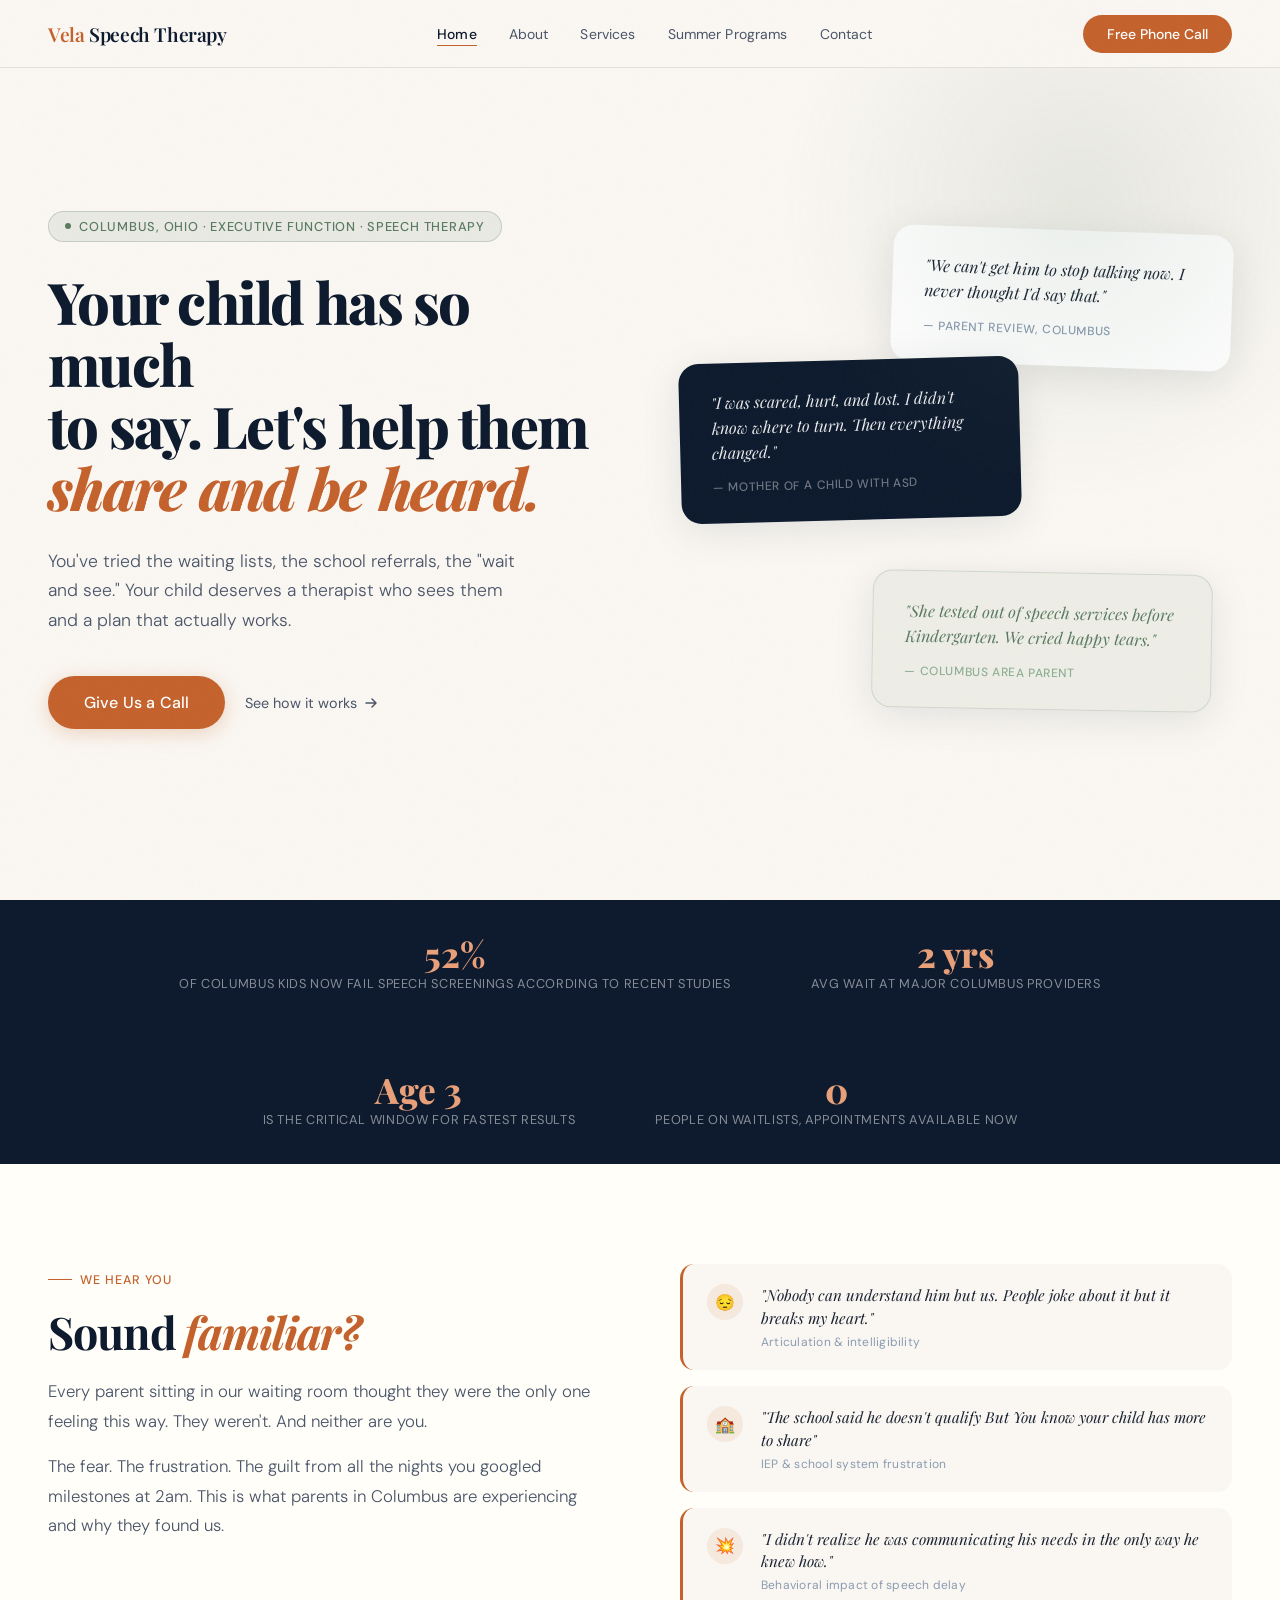
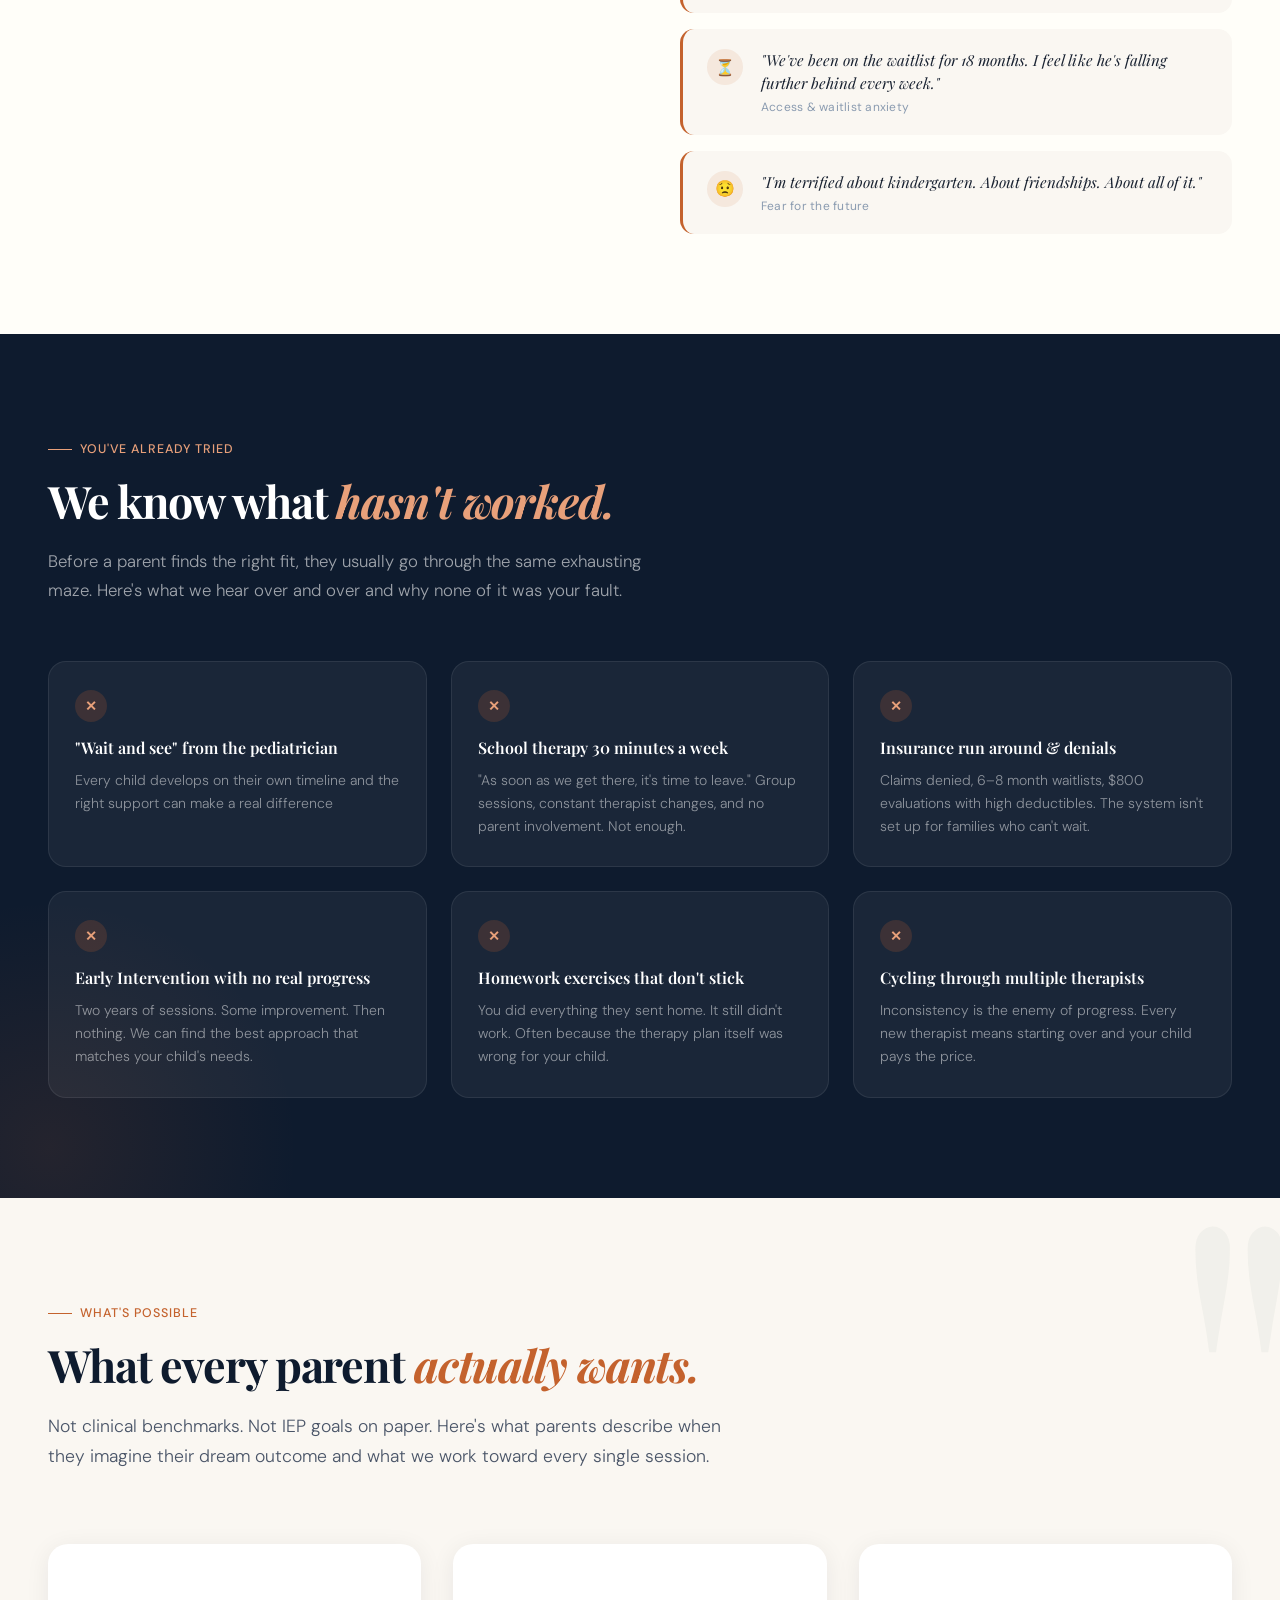
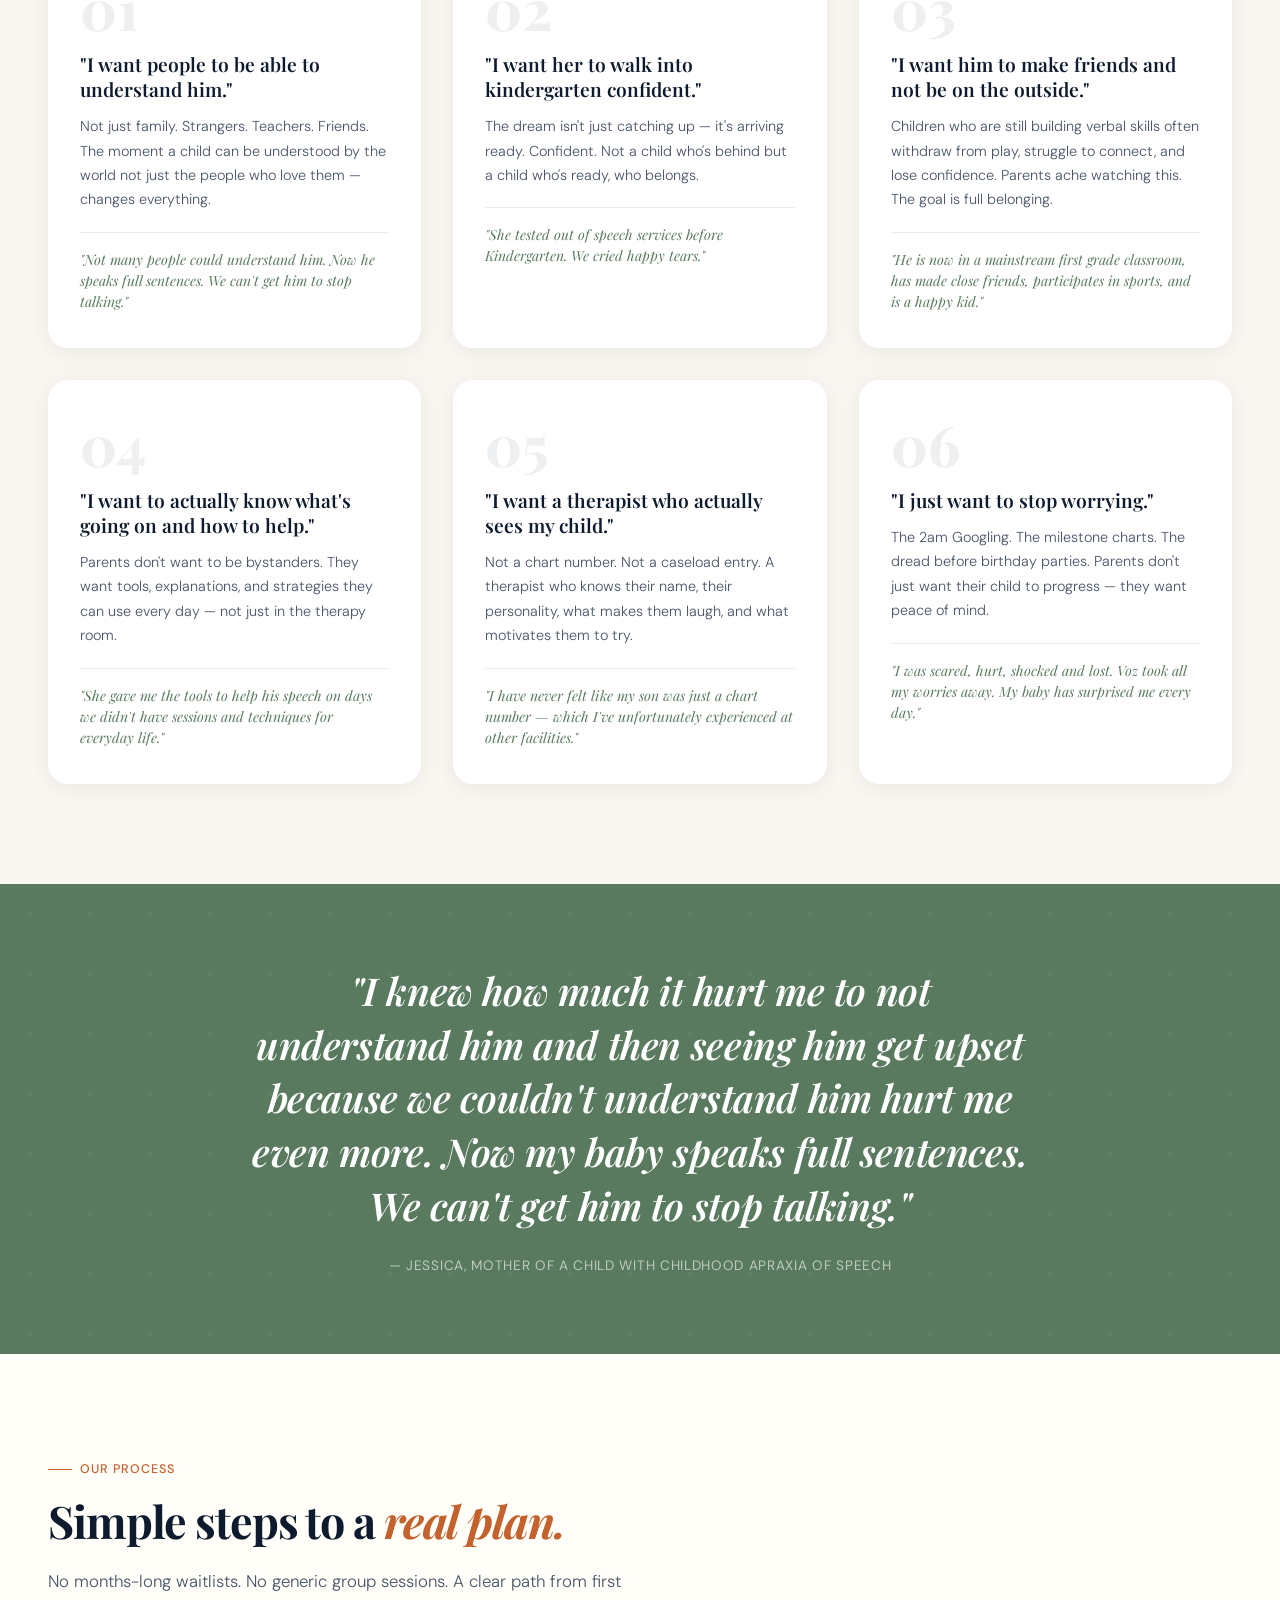
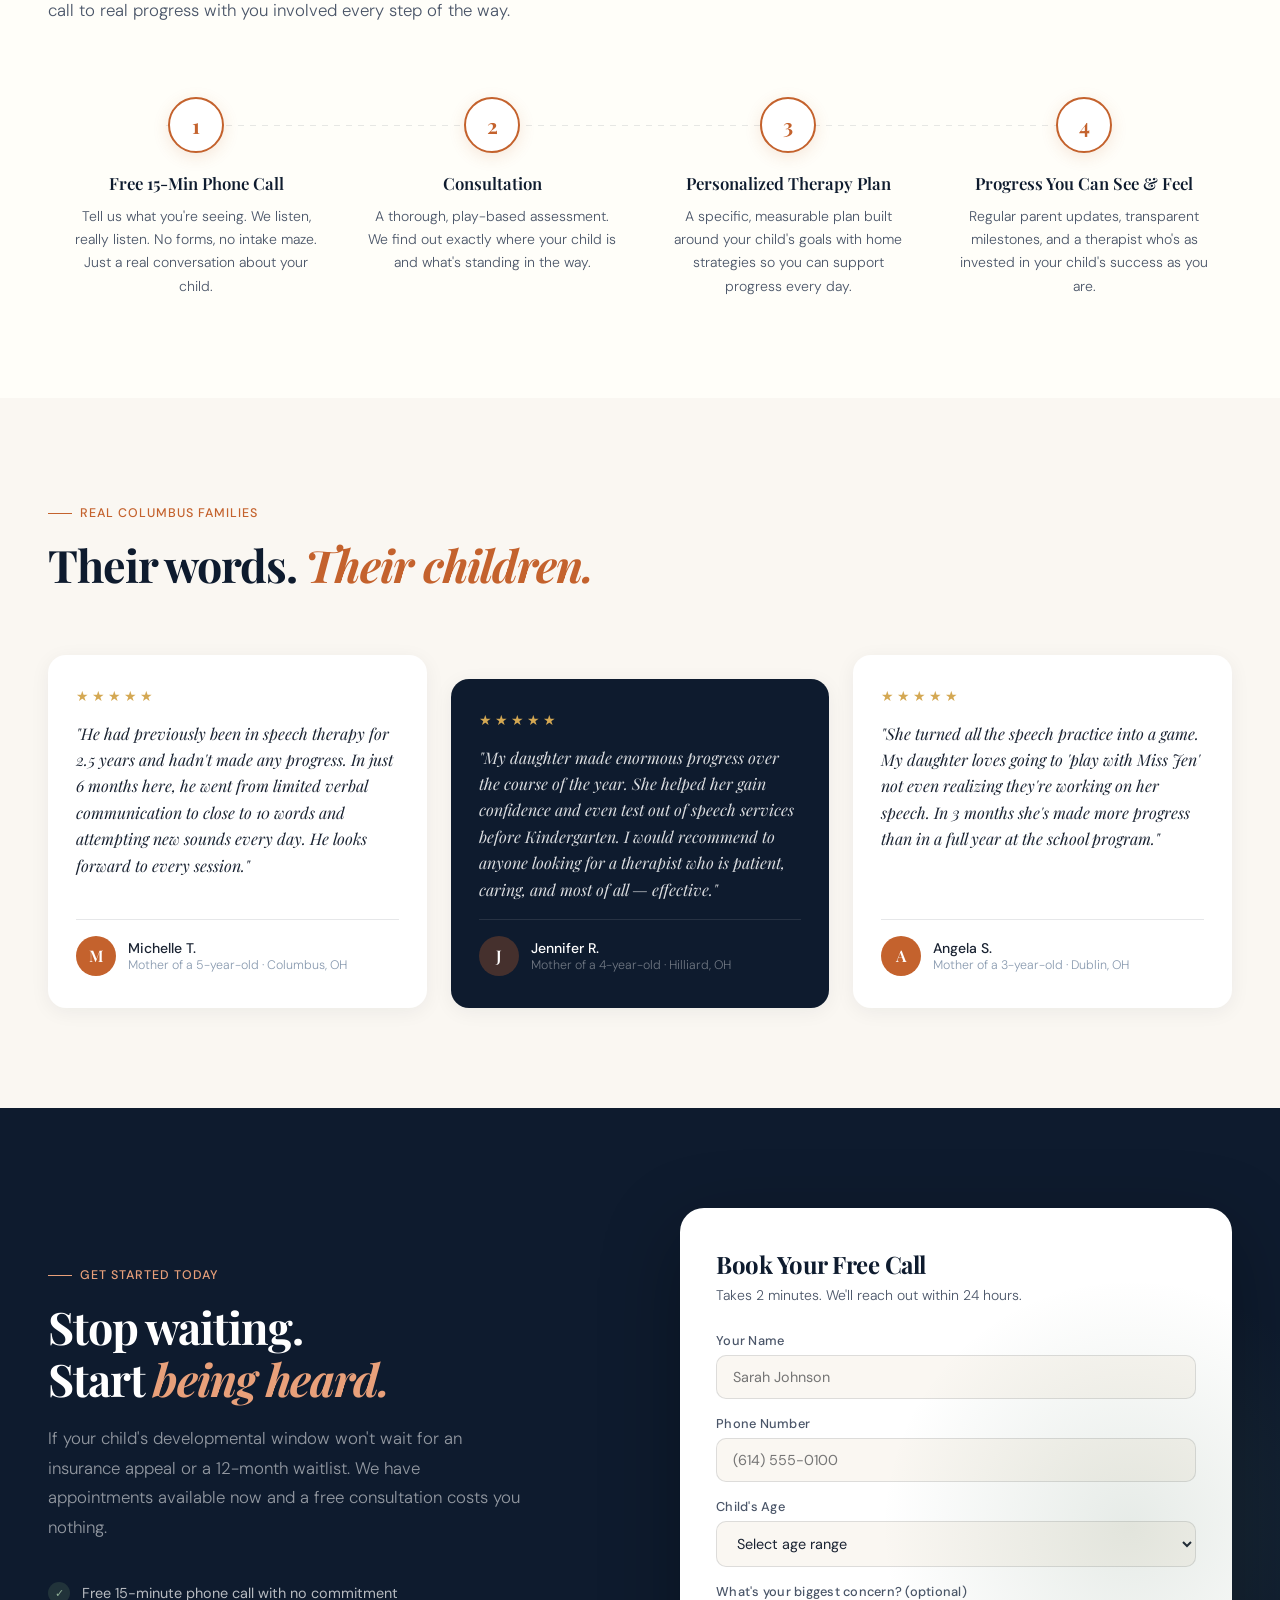
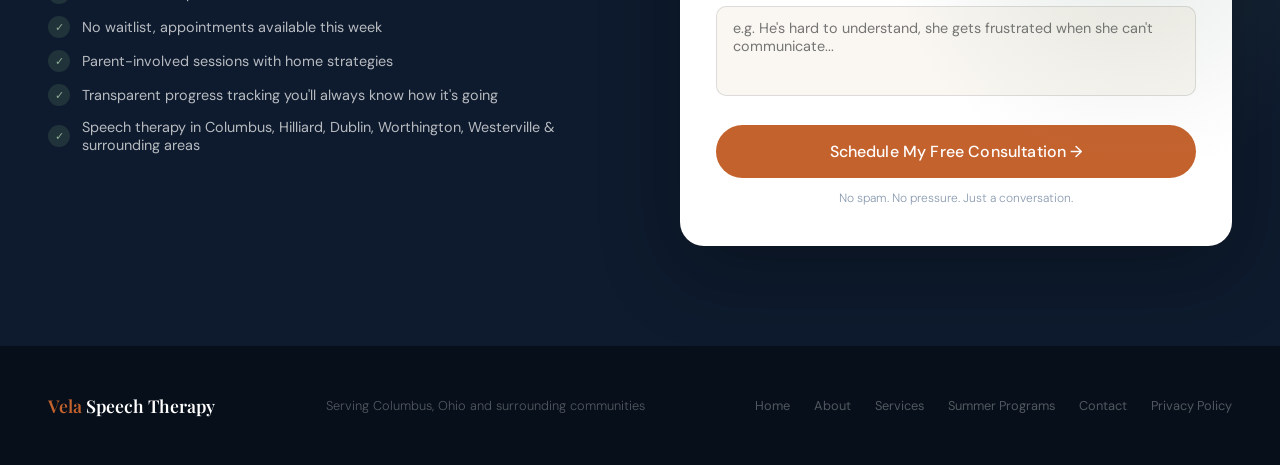
==== commit 4ec8796f: "update active on menu" ====
--- a/index.html
+++ b/index.html
@@ -71,7 +71,9 @@
   flex-shrink: 0;
 }
 
-.nav-logo span { color: var(--terracotta); }
+.nav-logo span { 
+  color: var(--terracotta); 
+}
 
 .nav-links {
   display: flex;
@@ -197,53 +199,6 @@
 }
 
 .nav-mobile .nav-mobile-cta:hover { background: var(--deep-navy); color: white; }
-
-
-  /* ===== NAV =====
-  nav {
-    position: fixed;
-    top: 0;
-    left: 0;
-    right: 0;
-    z-index: 100;
-    padding: 20px 48px;
-    display: flex;
-    justify-content: space-between;
-    align-items: center;
-    background: rgba(250,247,242,0.88);
-    backdrop-filter: blur(16px);
-    border-bottom: 1px solid var(--border);
-  }
-
-  .nav-logo {
-    font-family: 'Playfair Display', serif;
-    font-size: 1.2rem;
-    font-weight: 600;
-    color: var(--deep-navy);
-    letter-spacing: -0.02em;
-  }
-
-  .nav-logo span {
-    color: var(--terracotta);
-  }
-
-  .nav-cta {
-    background: var(--terracotta);
-    color: white;
-    padding: 10px 24px;
-    border-radius: 50px;
-    font-size: 0.875rem;
-    font-weight: 500;
-    text-decoration: none;
-    transition: all 0.3s ease;
-    letter-spacing: 0.01em;
-  }
-
-  .nav-cta:hover {
-    background: var(--deep-navy);
-    transform: translateY(-1px);
-    box-shadow: 0 8px 24px rgba(196,98,45,0.3);
-  } */
 
   /* ===== HERO ===== */
   .hero {
@@ -308,7 +263,7 @@
 
   .hero-headline em {
     font-style: italic;
-    color: var(--terracotta)
+    color: var(--terracotta);
   }
 
   .hero-sub {
@@ -1236,6 +1191,8 @@
     .nav-hamburger { display: flex; }
     .hero { grid-template-columns: 1fr; padding: 100px 24px 60px; gap: 48px; }
     .hero-right { display: none; }
+    .nav-cta { display: none; }
+    
     section { padding: 72px 24px; }
     .pain-section { grid-template-columns: 1fr; gap: 48px; }
     .tried-grid { grid-template-columns: 1fr; }
@@ -1296,7 +1253,7 @@
       <em>share and be heard.</em>
     </h1>
     <p class="hero-sub">
-      You know something is wrong. You've tried the waiting lists, the school referrals, the "wait and see." Your child deserves a therapist who sees them and a plan that actually works.
+      You've tried the waiting lists, the school referrals, the "wait and see." Your child deserves a therapist who sees them and a plan that actually works.
     </p>
     <div class="hero-cta-group">
       <a href="#contact" class="btn-primary">Give Us a Call</a>
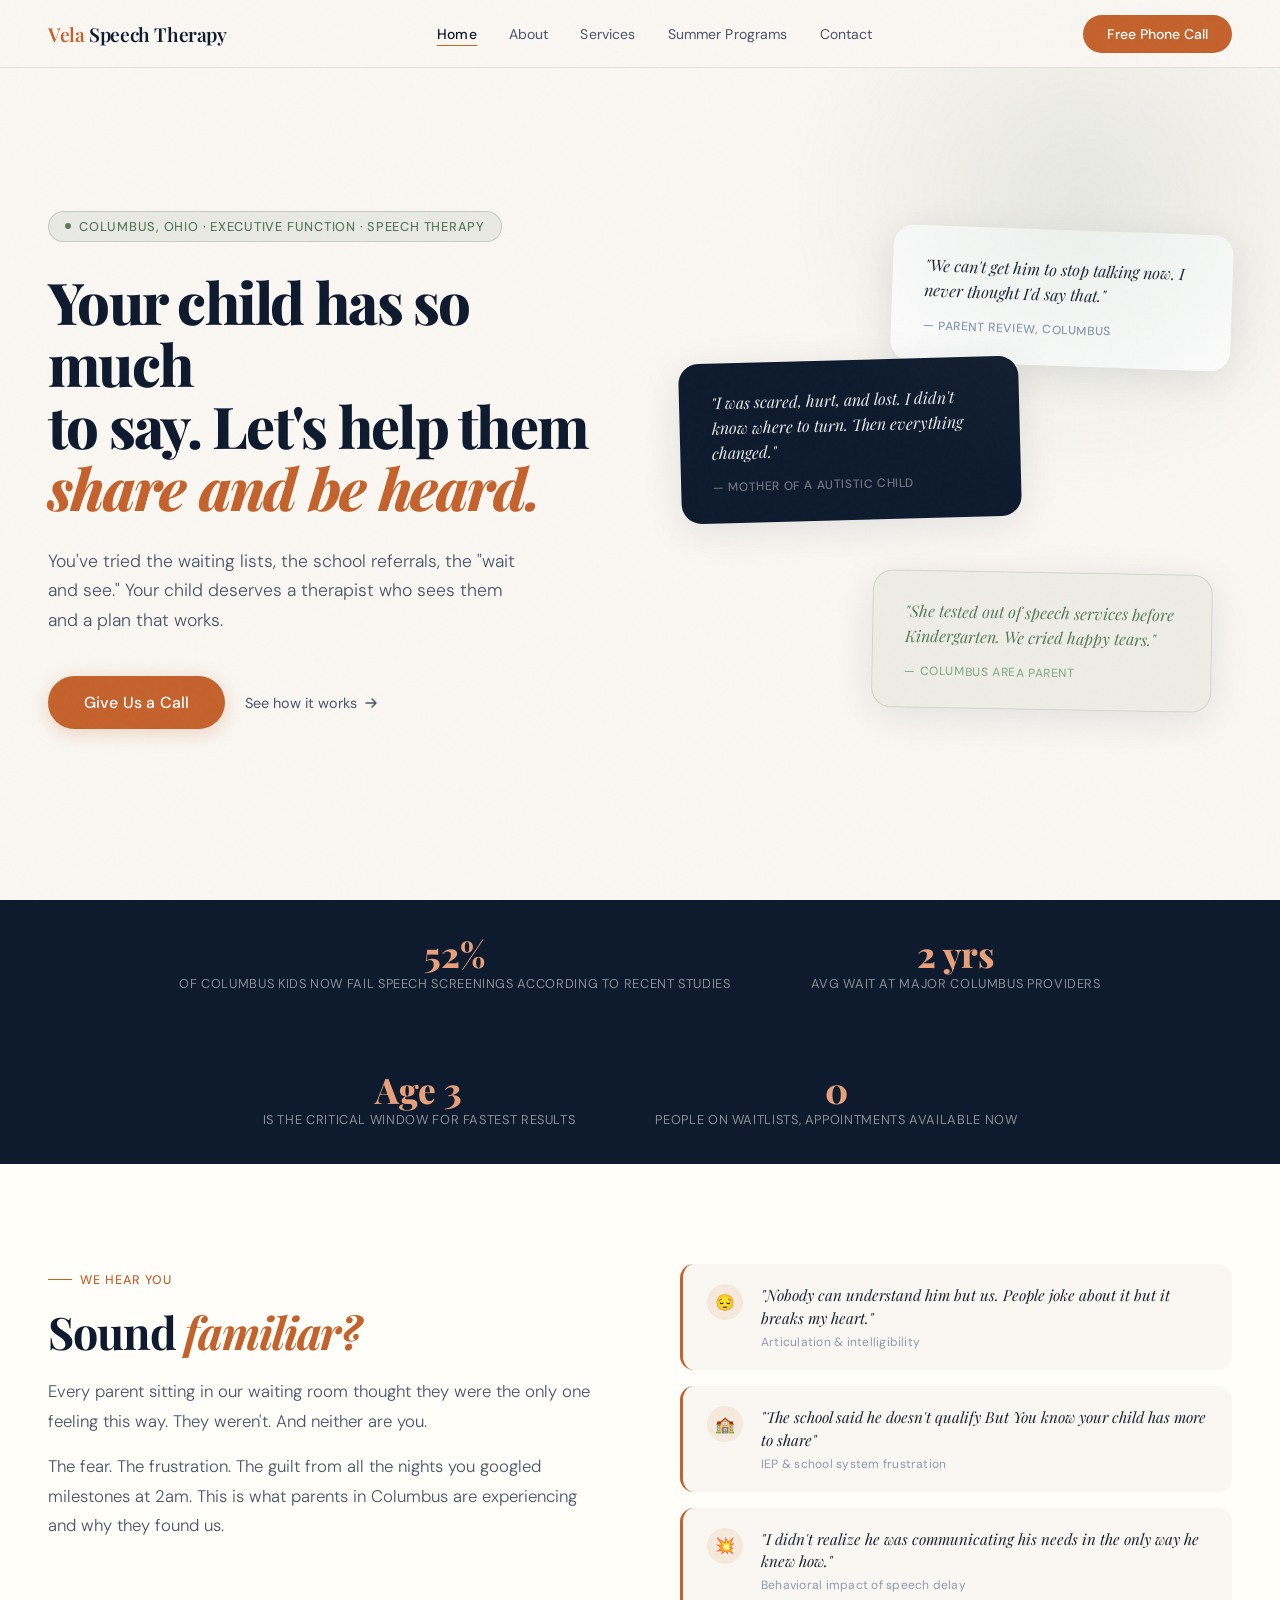
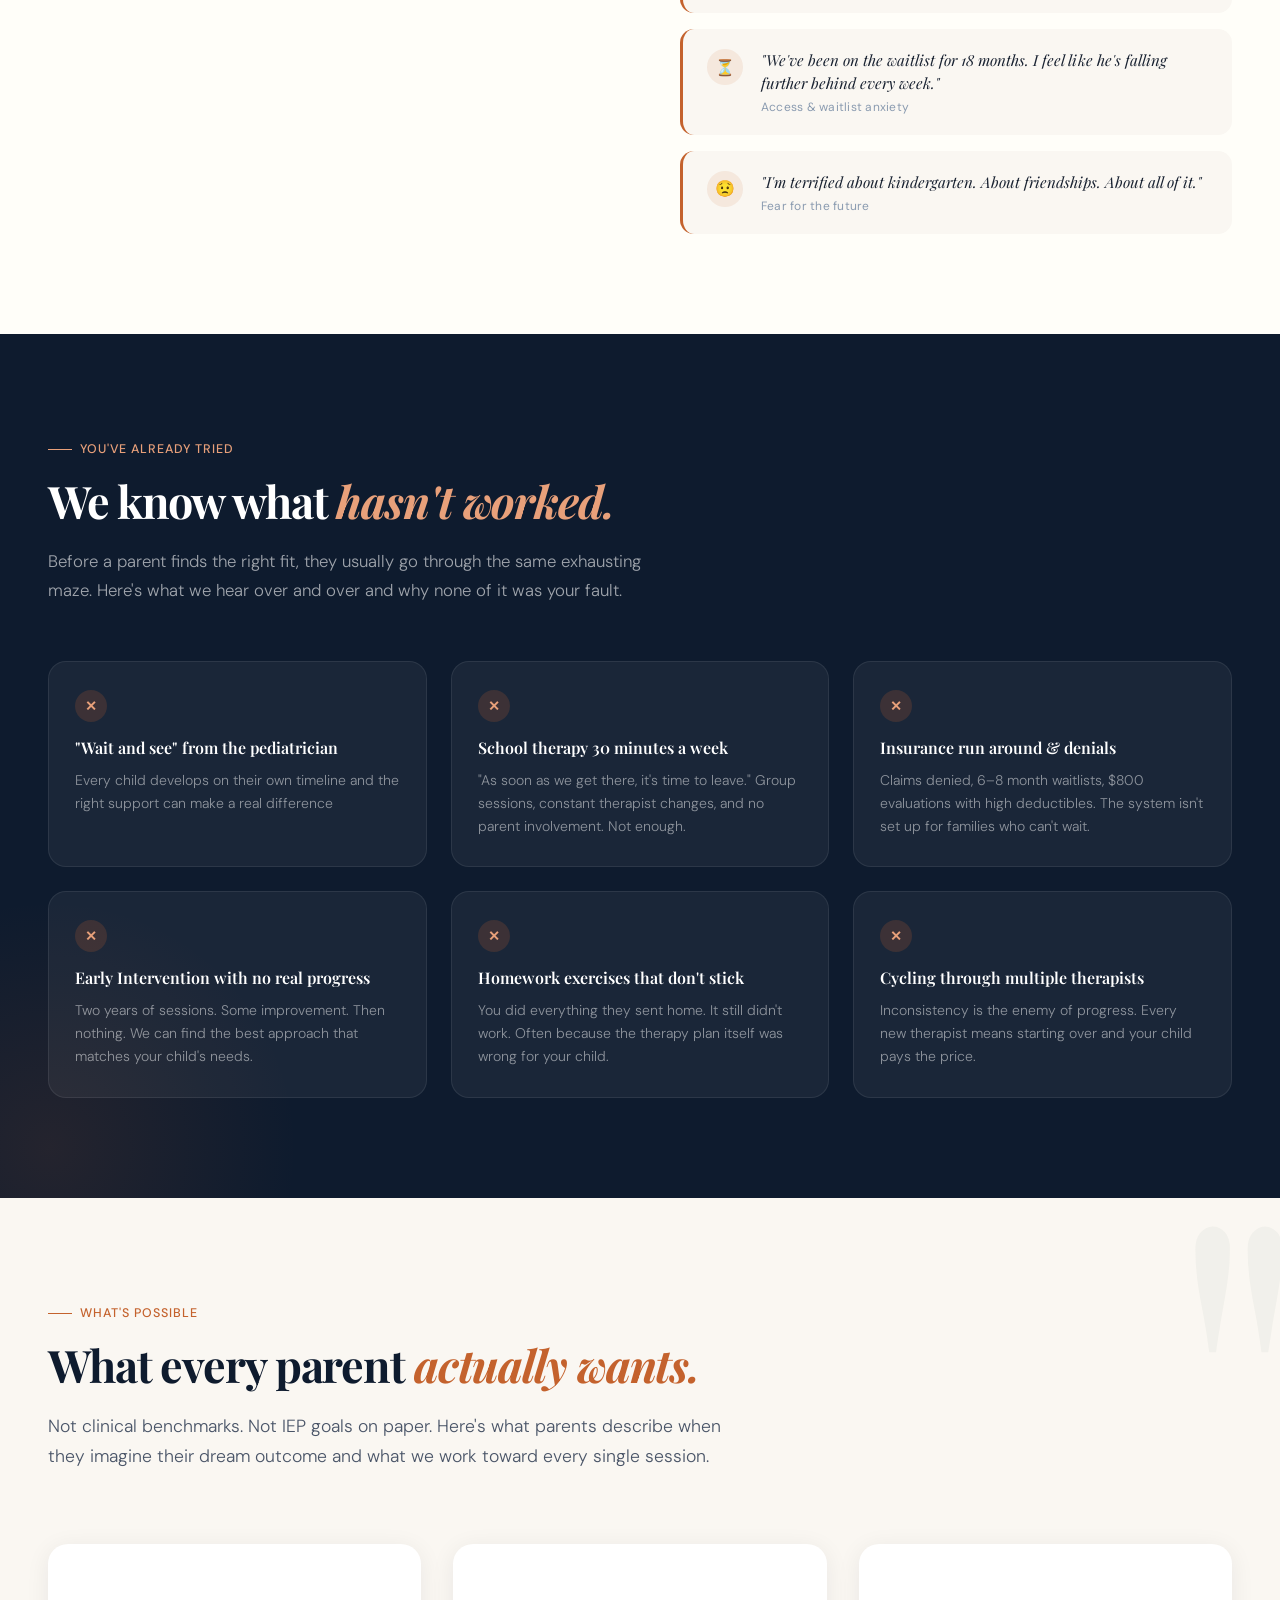
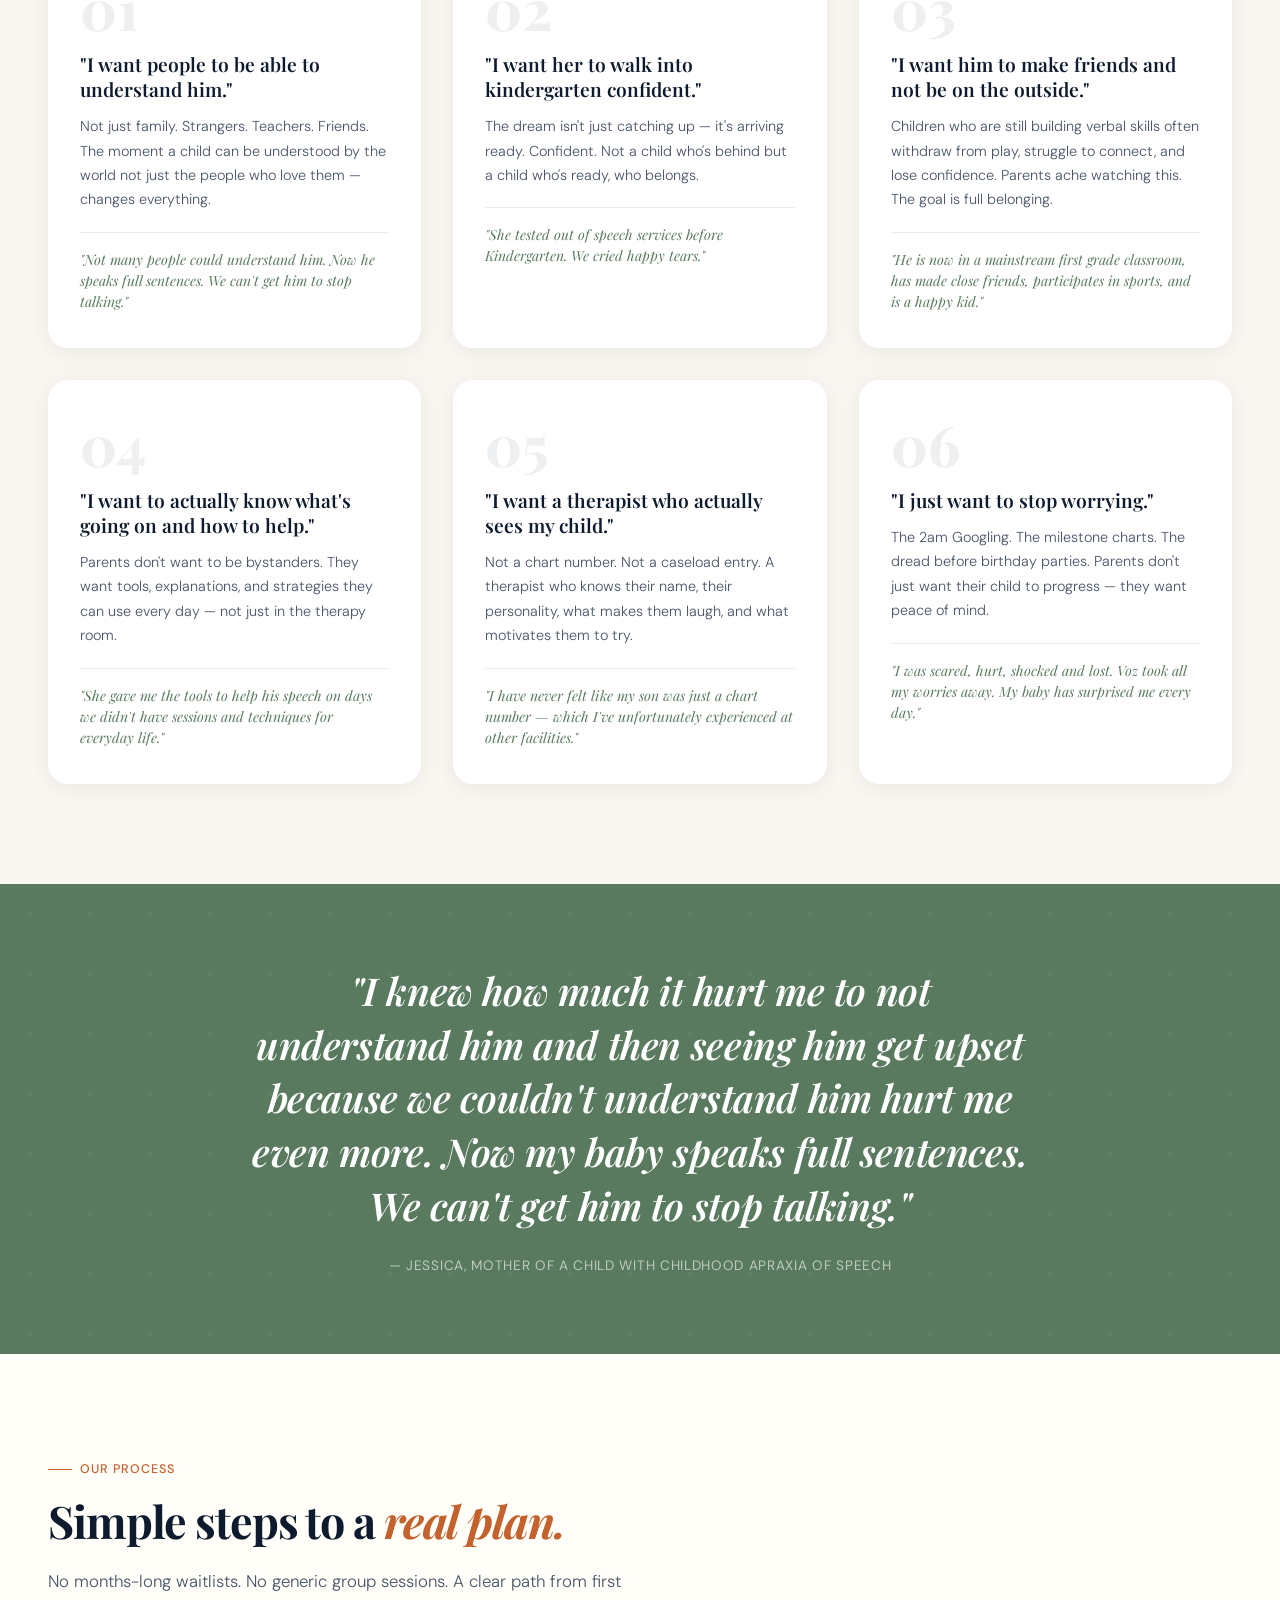
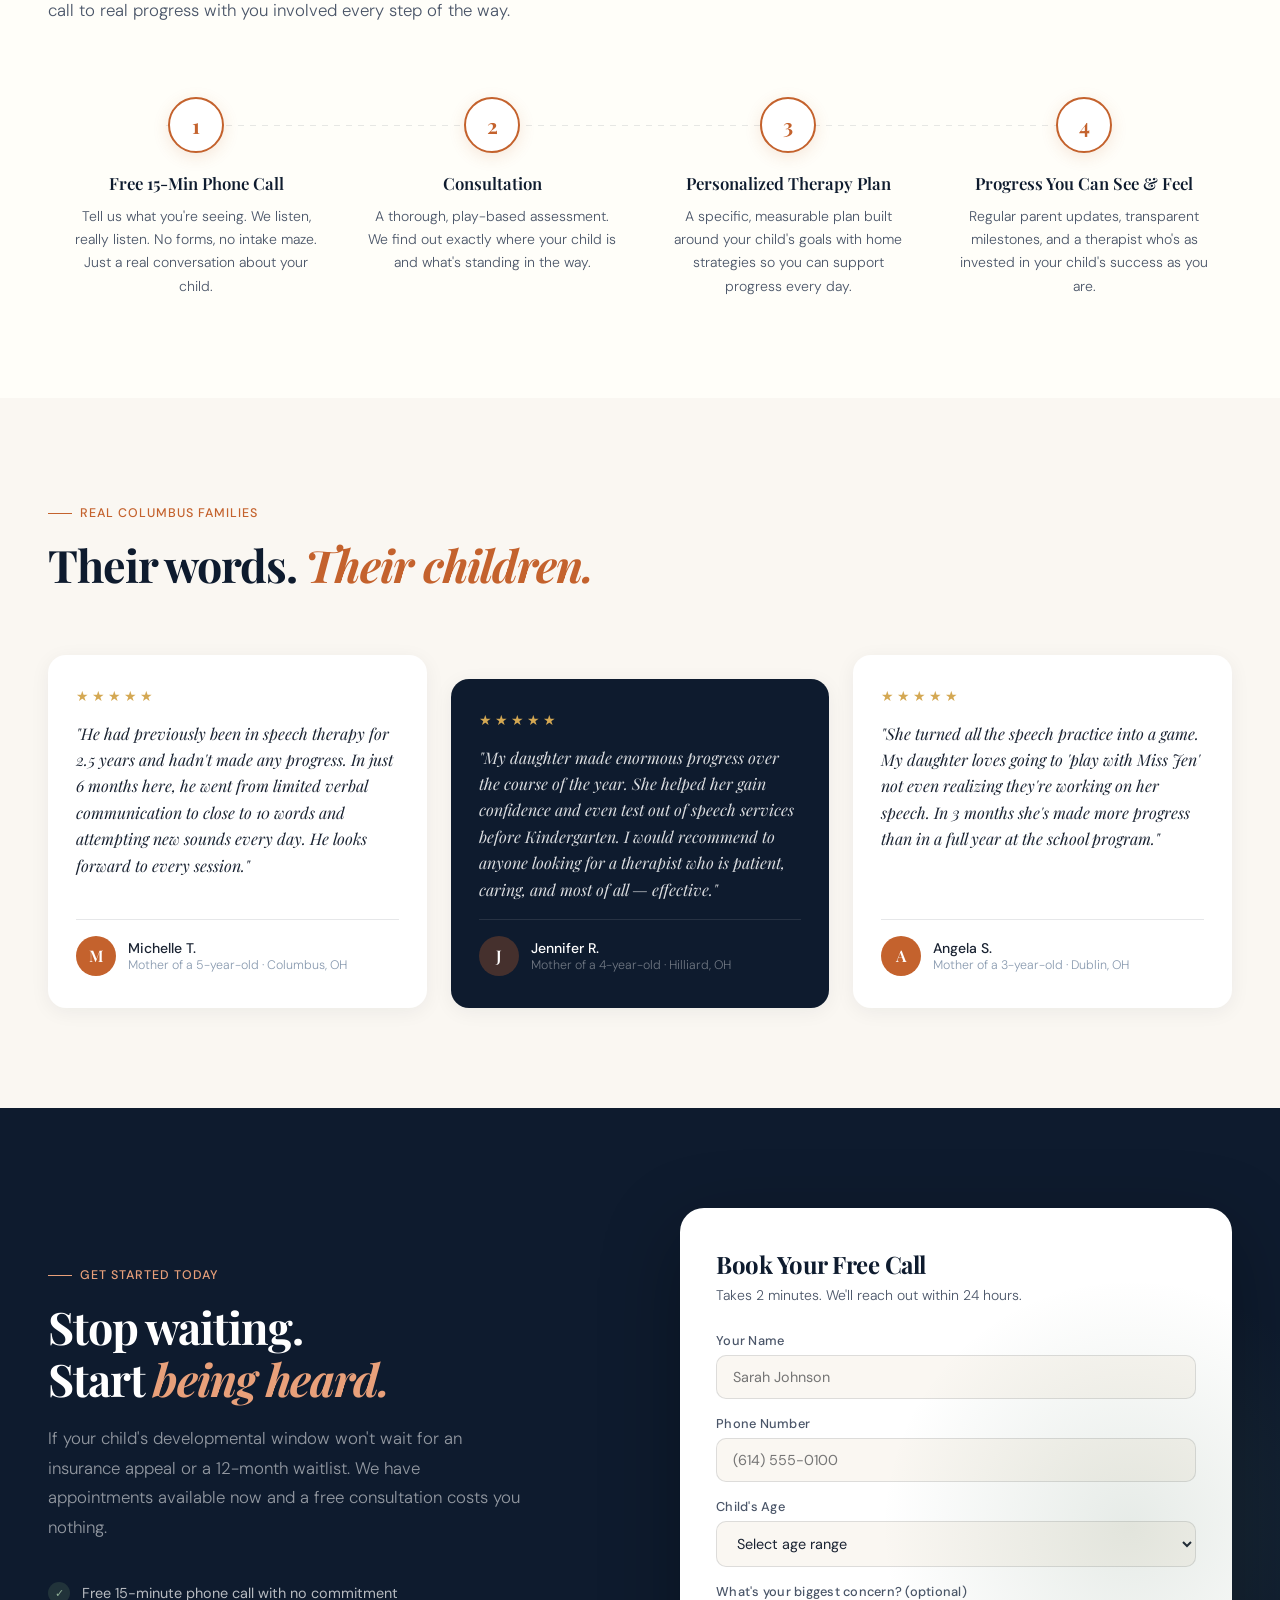
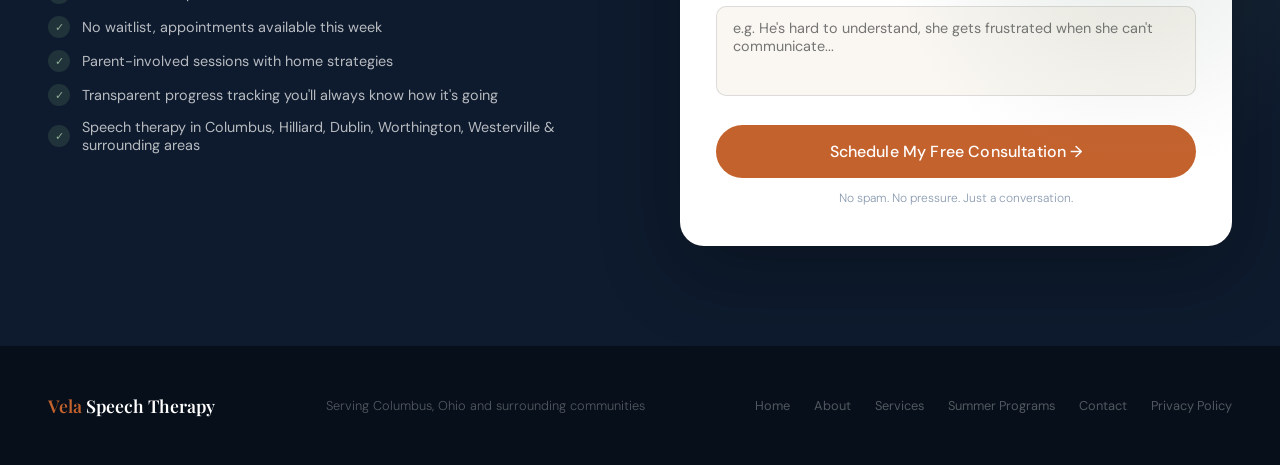
==== commit fb3a2a13: "updating language" ====
--- a/index.html
+++ b/index.html
@@ -1253,7 +1253,7 @@
       <em>share and be heard.</em>
     </h1>
     <p class="hero-sub">
-      You've tried the waiting lists, the school referrals, the "wait and see." Your child deserves a therapist who sees them and a plan that actually works.
+      You've tried the waiting lists, the school referrals, the "wait and see." Your child deserves a therapist who sees them and a plan that works.
     </p>
     <div class="hero-cta-group">
       <a href="#contact" class="btn-primary">Give Us a Call</a>
@@ -1273,7 +1273,7 @@
     </div>
     <div class="quote-card">
       <div class="quote-text">"I was scared, hurt, and lost. I didn't know where to turn. Then everything changed."</div>
-      <div class="quote-source">— Mother of a child with ASD</div>
+      <div class="quote-source">— Mother of a autistic child</div>
     </div>
     <div class="quote-card">
       <div class="quote-text">"She tested out of speech services before Kindergarten. We cried happy tears."</div>
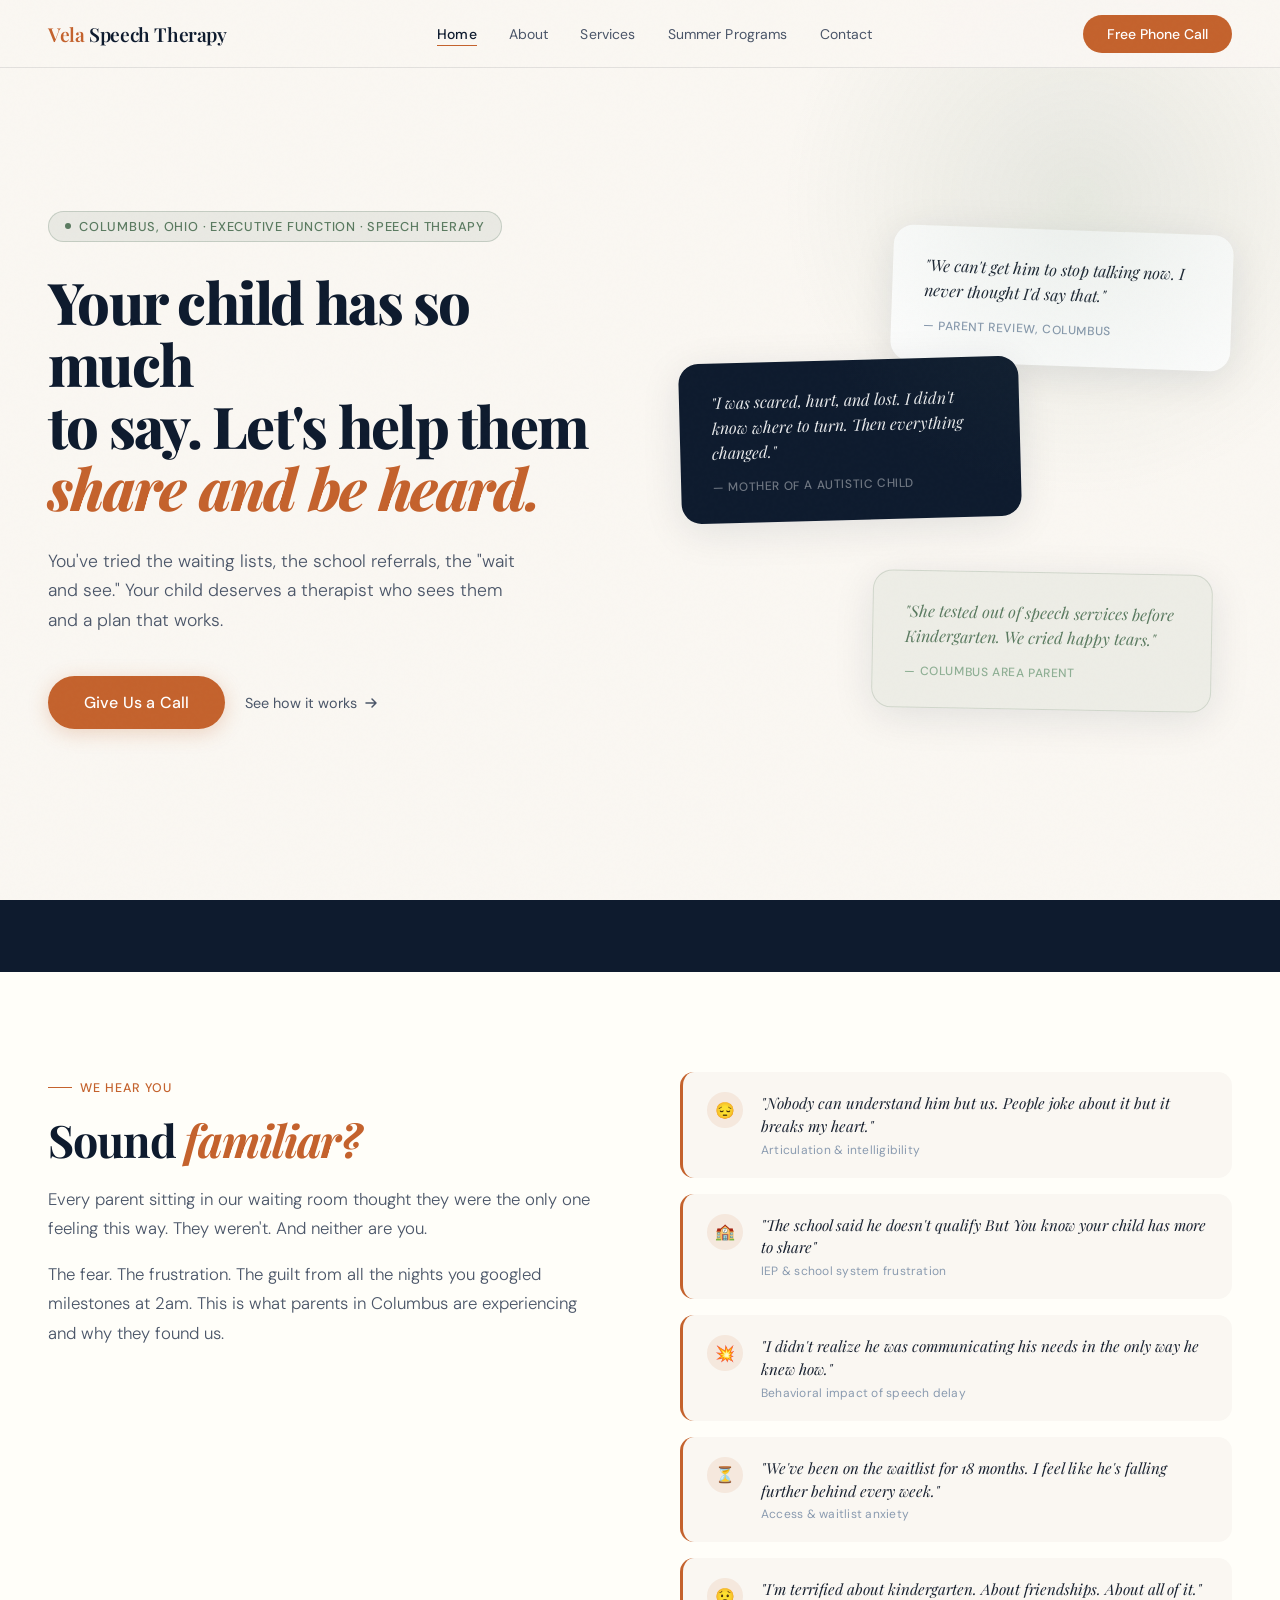
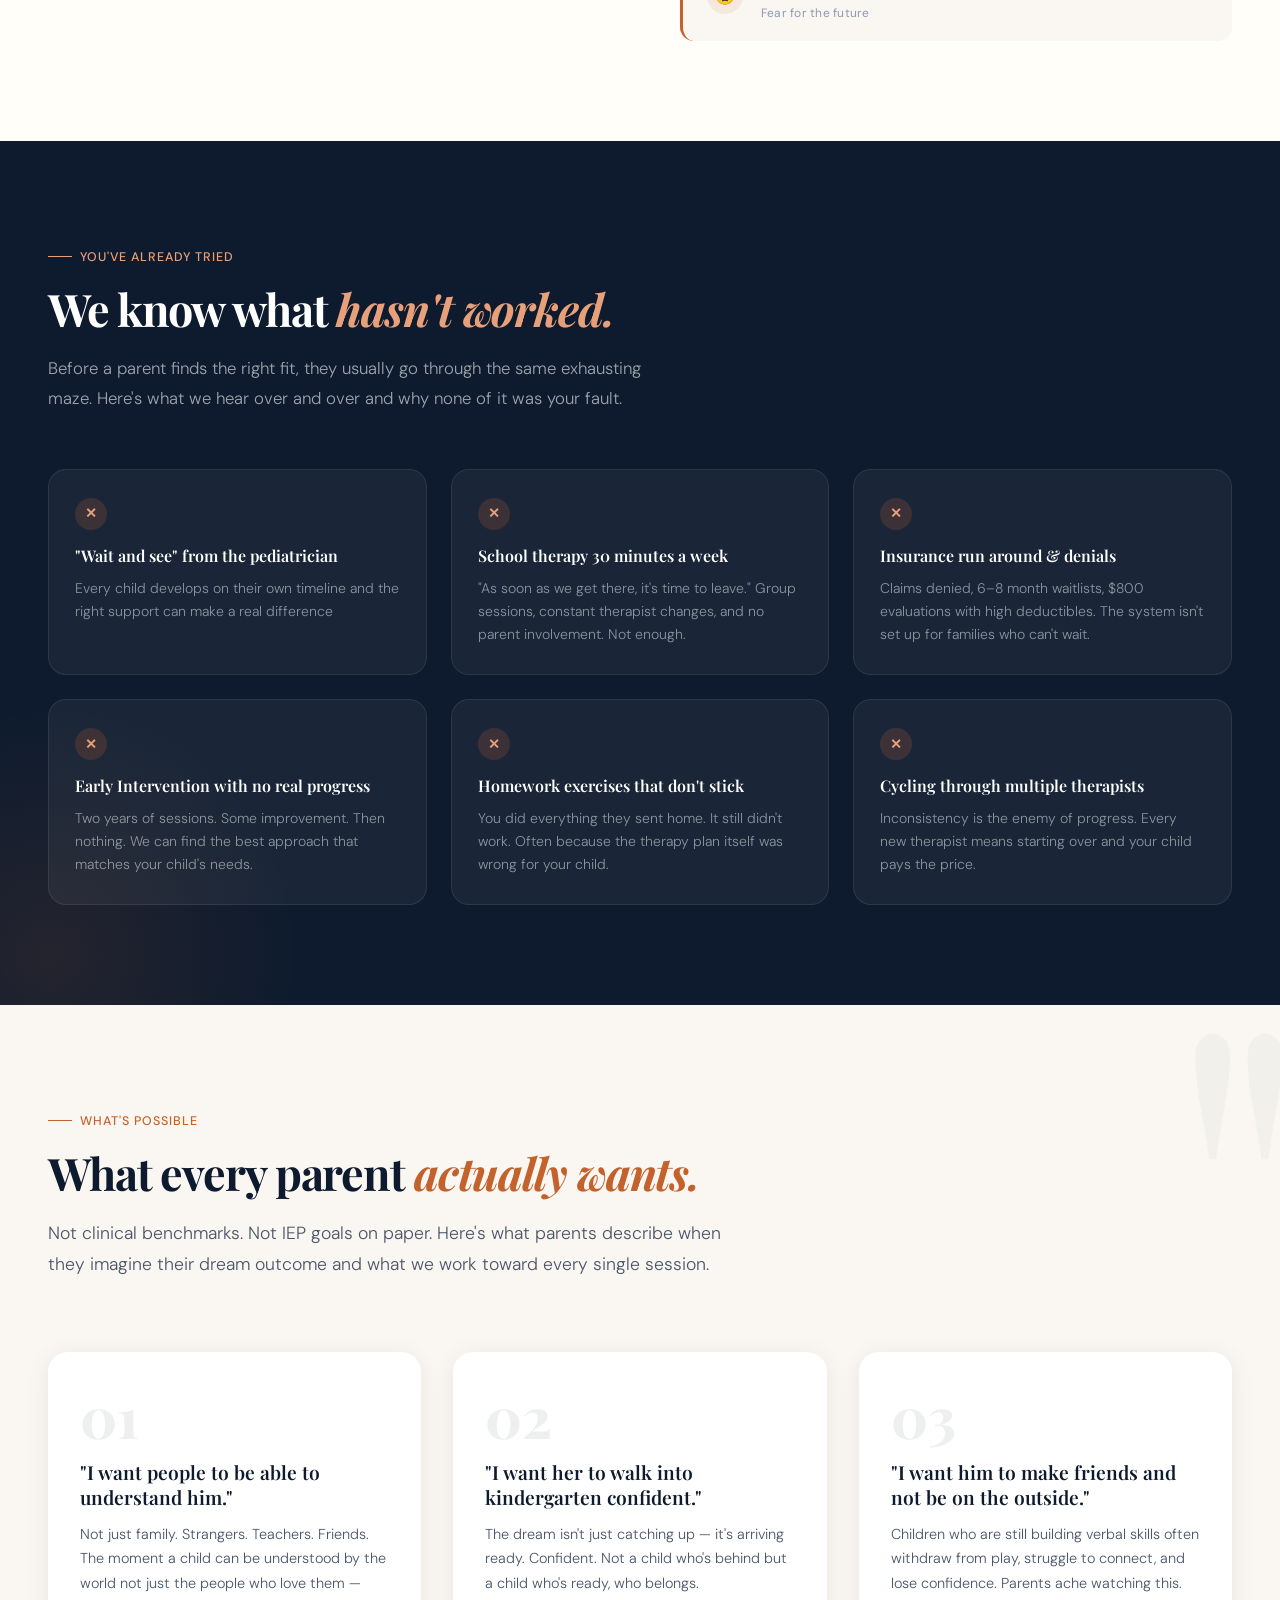
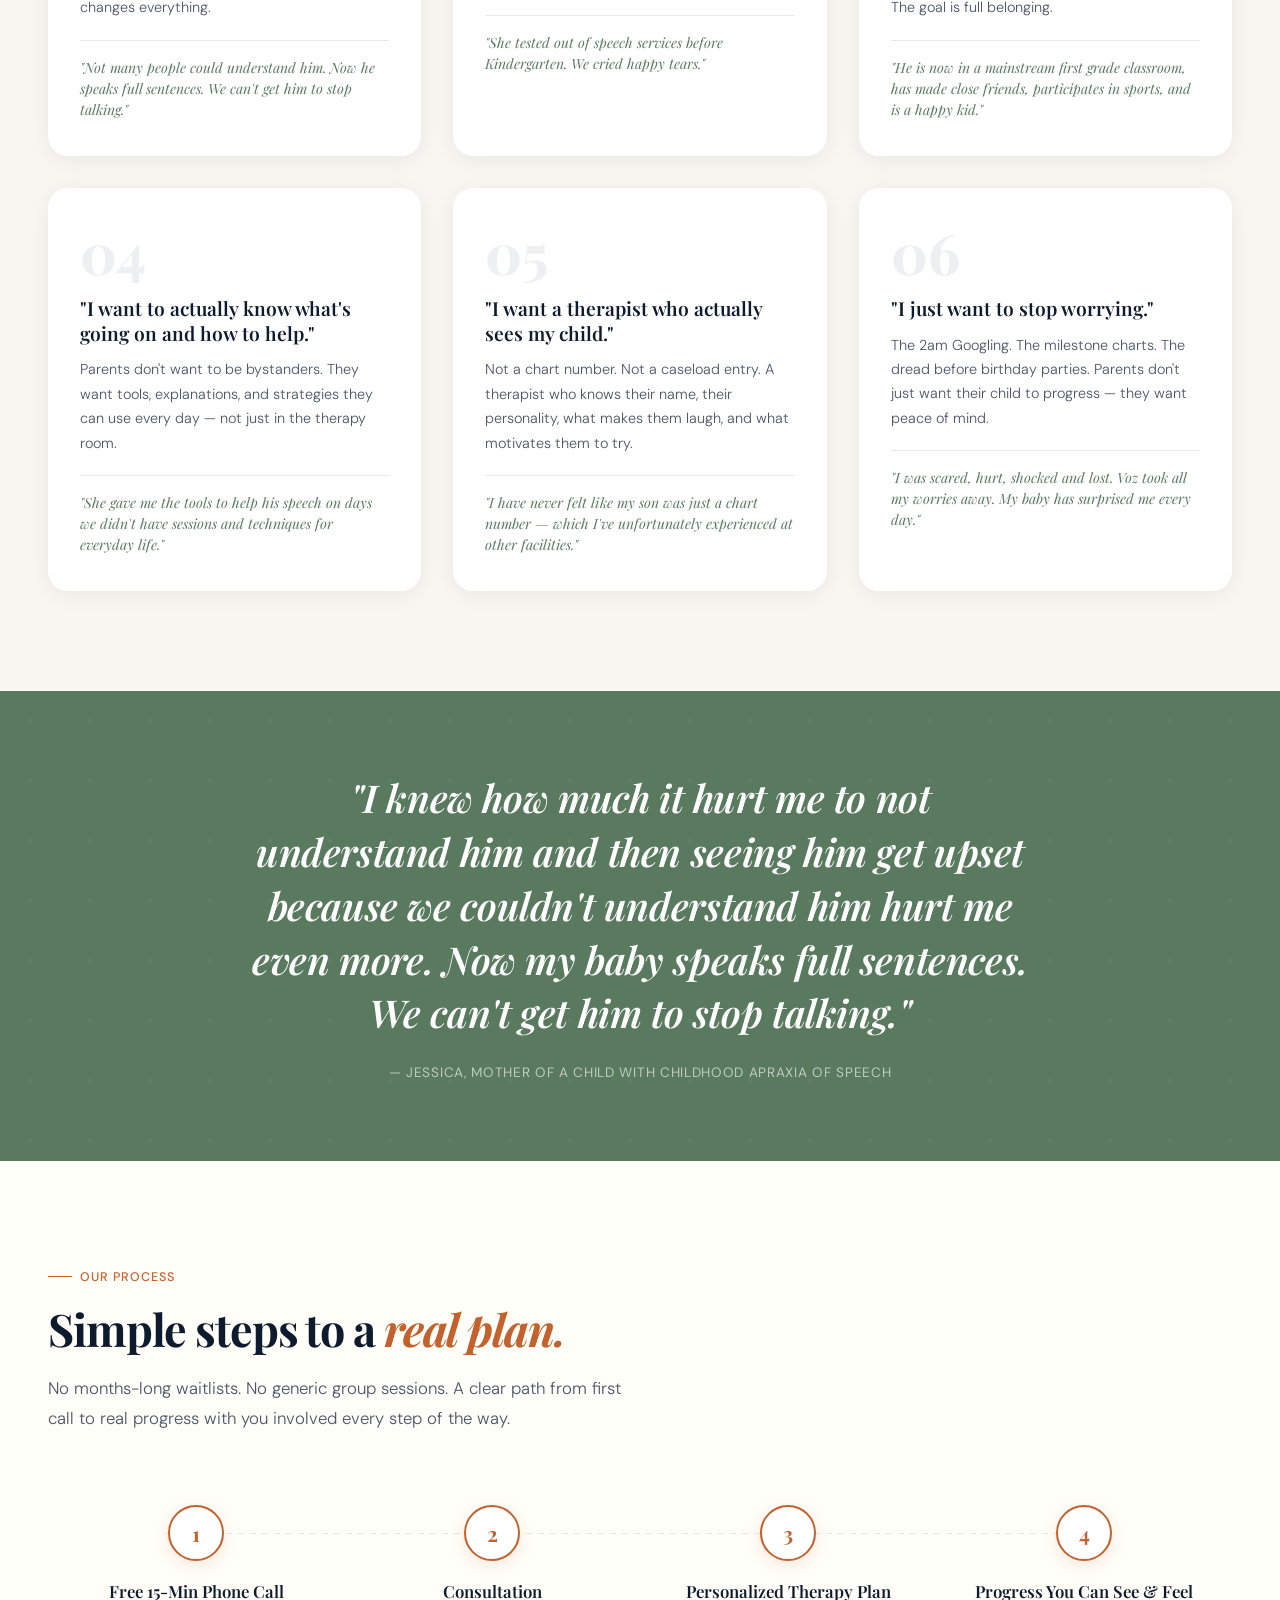
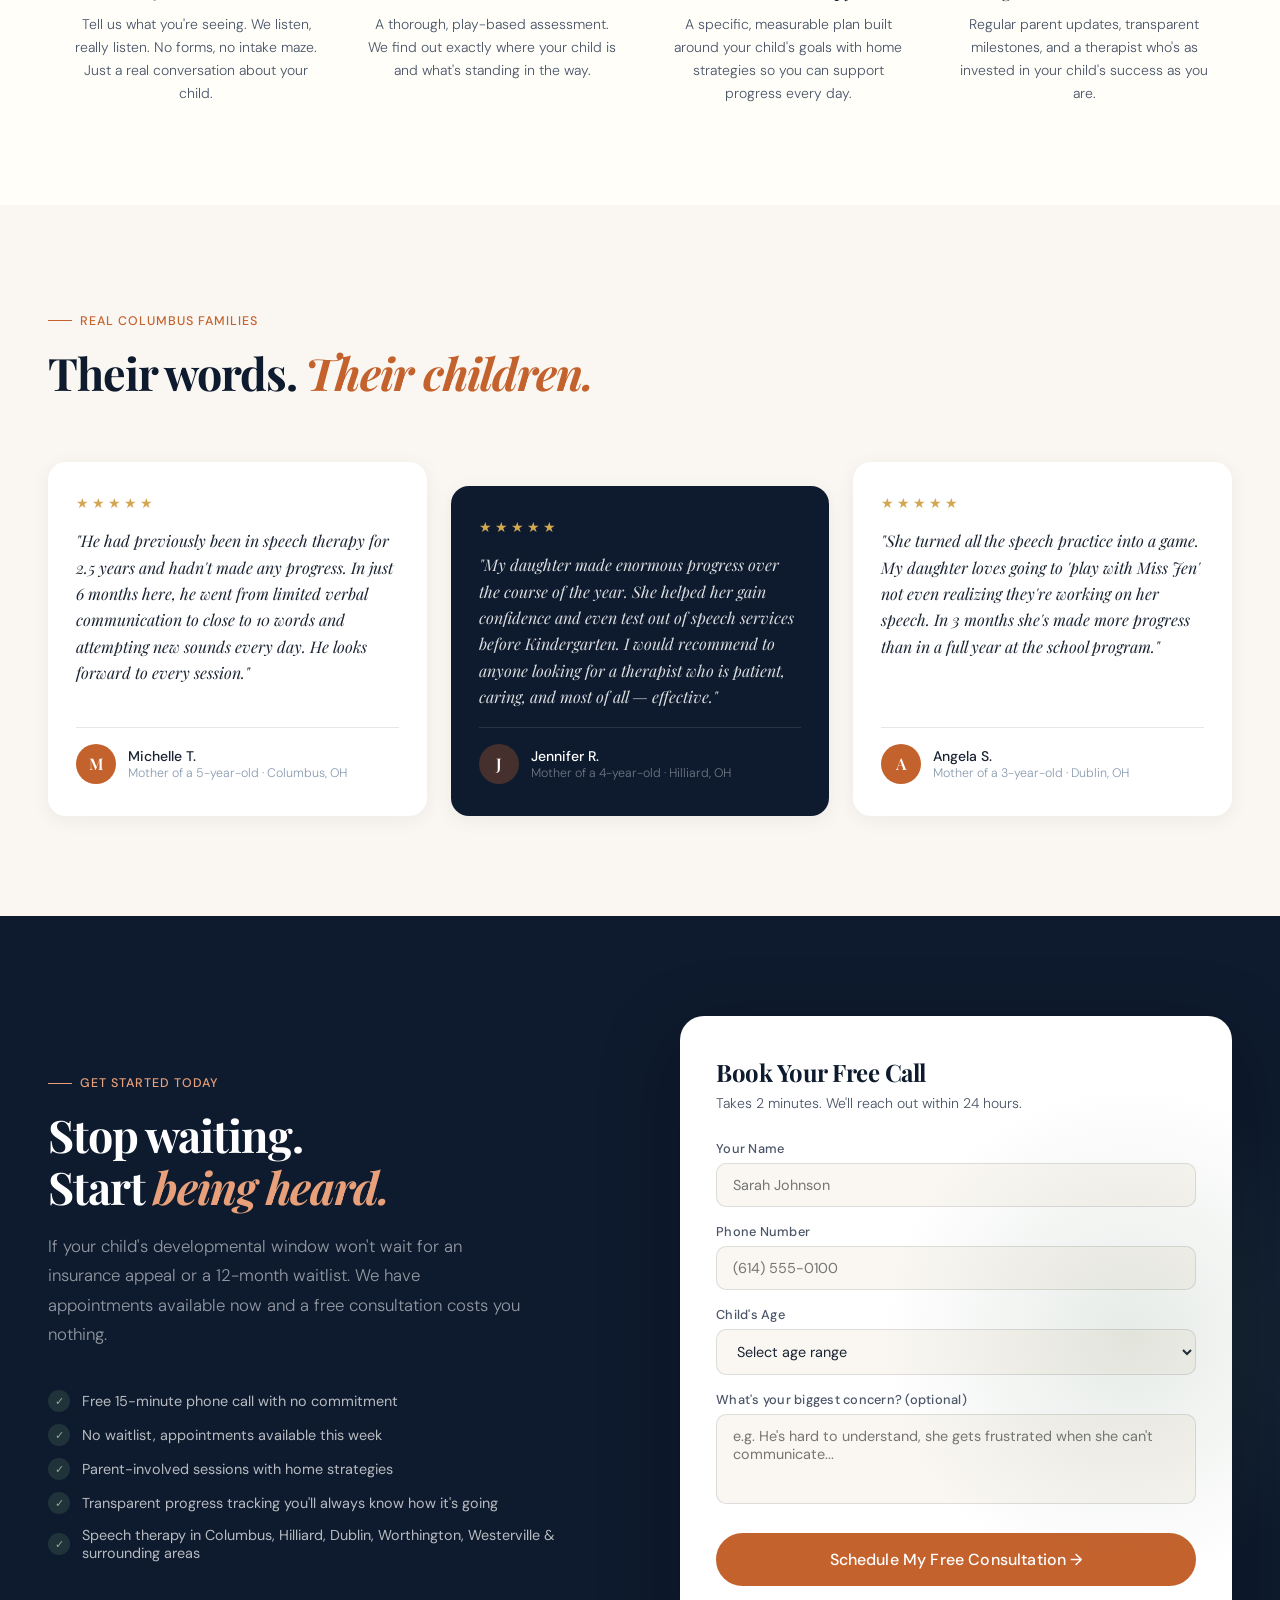
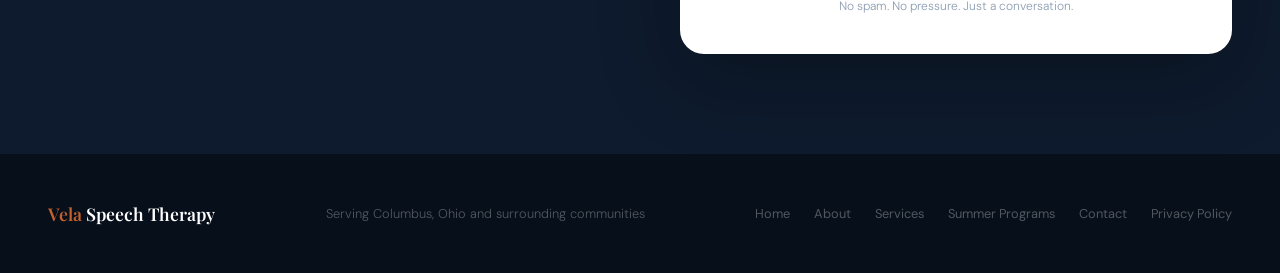
==== commit ab10d931: "stat strip" ====
--- a/index.html
+++ b/index.html
@@ -1284,7 +1284,7 @@
 
 <!-- STAT STRIP -->
 <div class="stat-strip">
-  <div class="stat-item">
+  <!-- <div class="stat-item">
     <div class="stat-num">52%</div>
     <div class="stat-label">of Columbus kids now fail speech screenings according to recent studies</div>
   </div>
@@ -1299,7 +1299,7 @@
   <div class="stat-item">
     <div class="stat-num">0</div>
     <div class="stat-label">people on waitlists, appointments available now</div>
-  </div>
+  </div> -->
 </div>
 
 <!-- PAIN POINTS -->
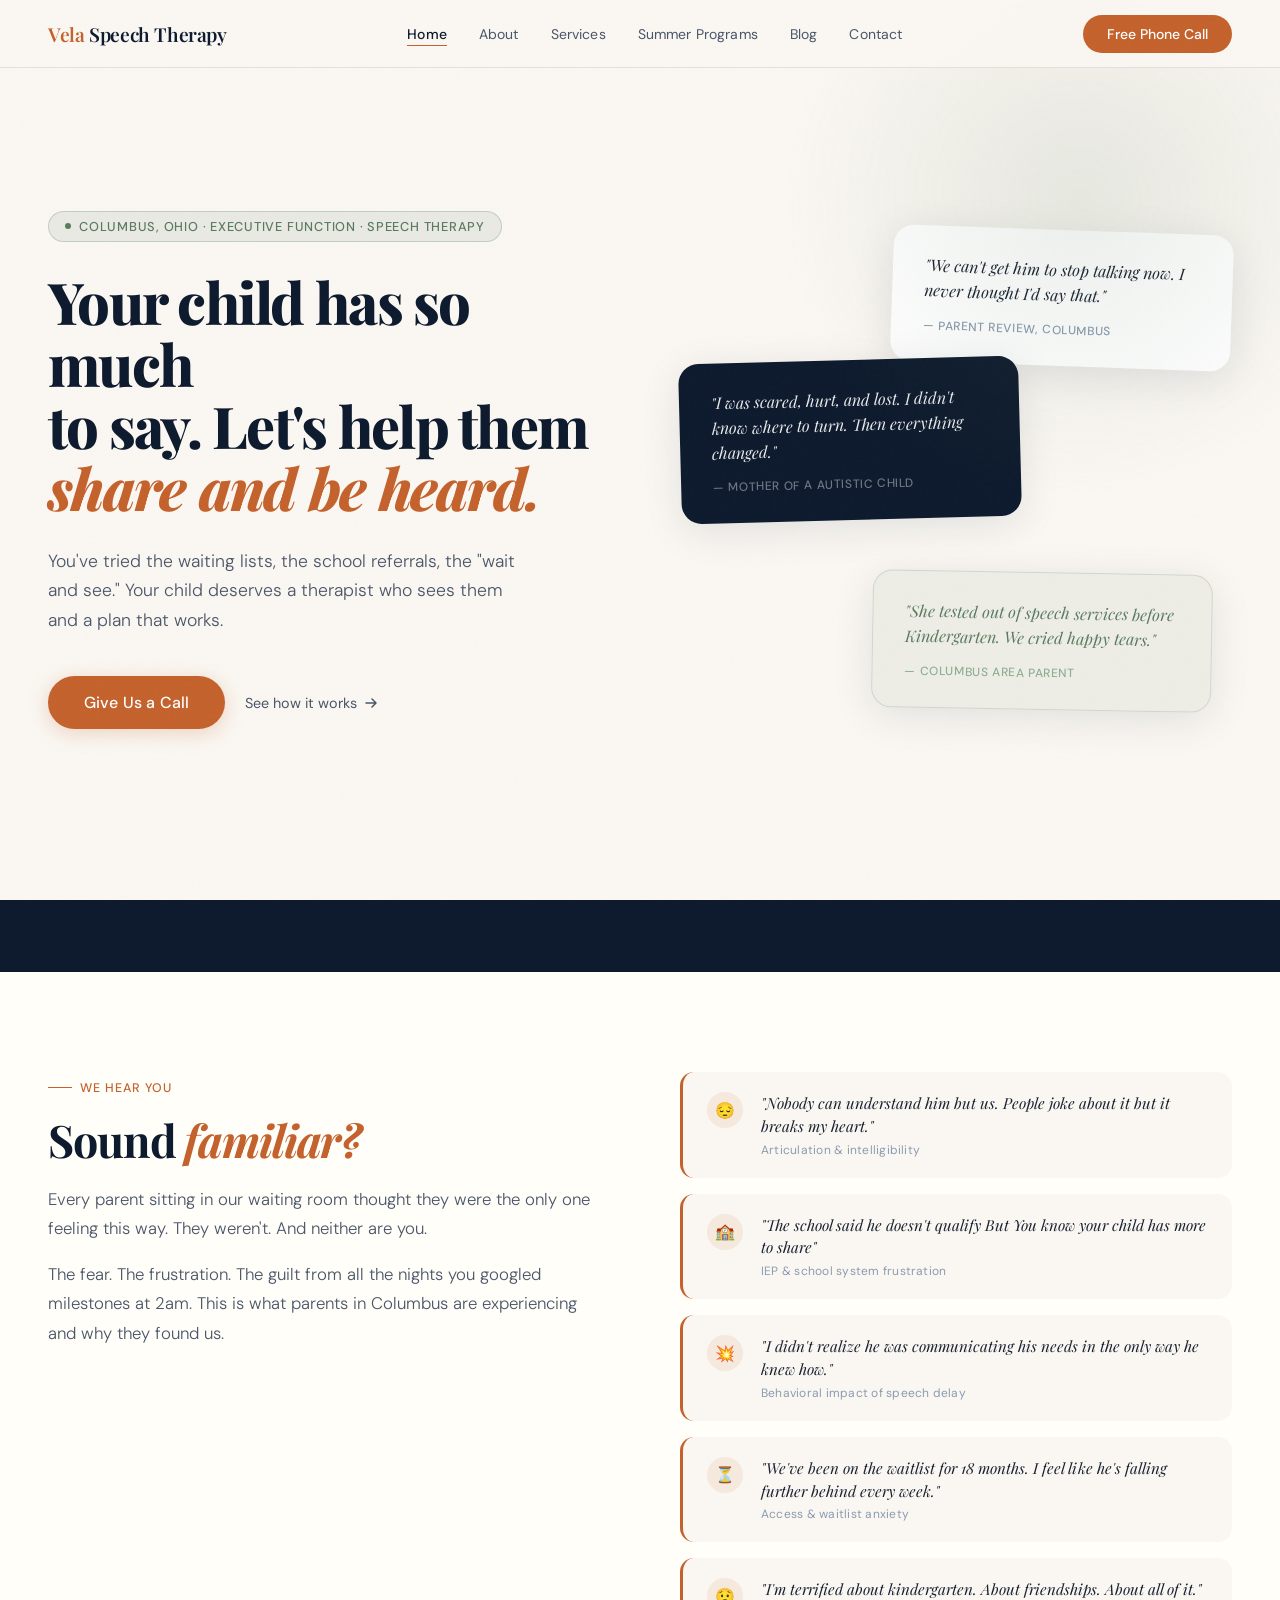
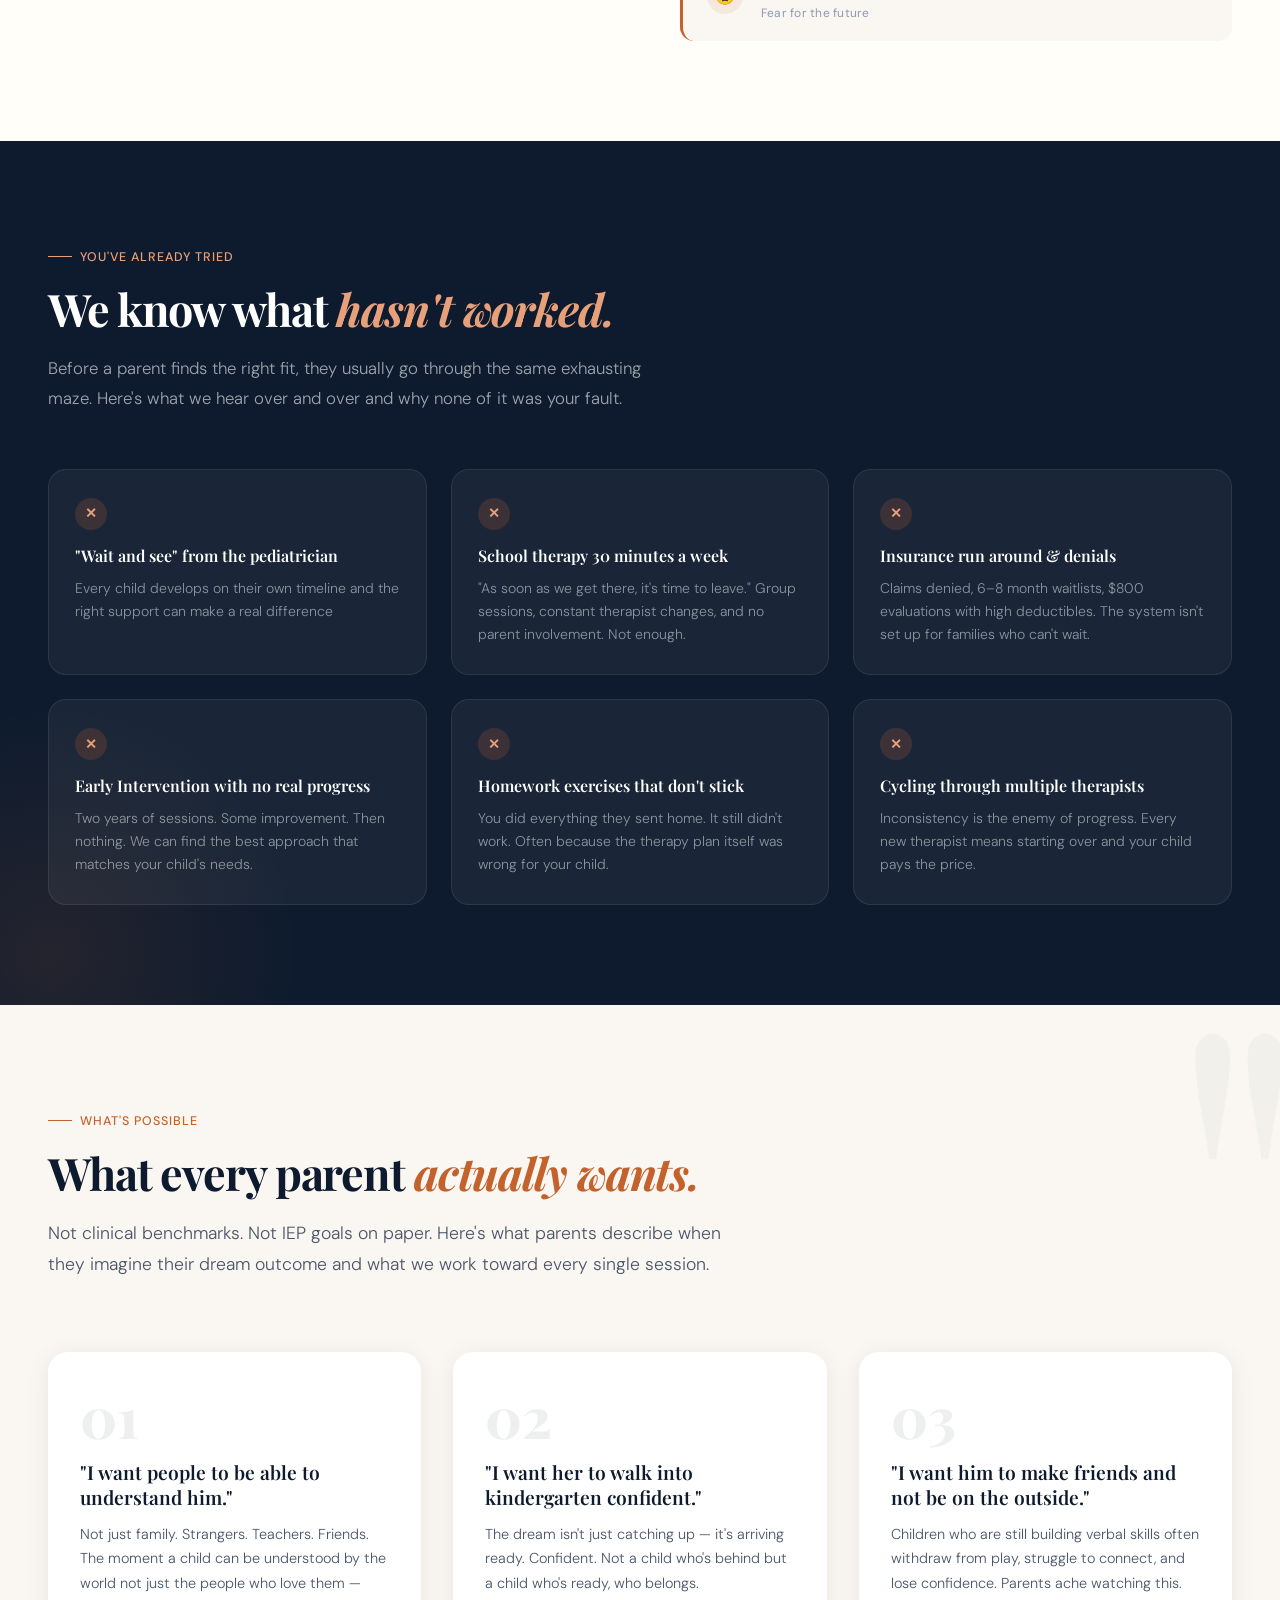
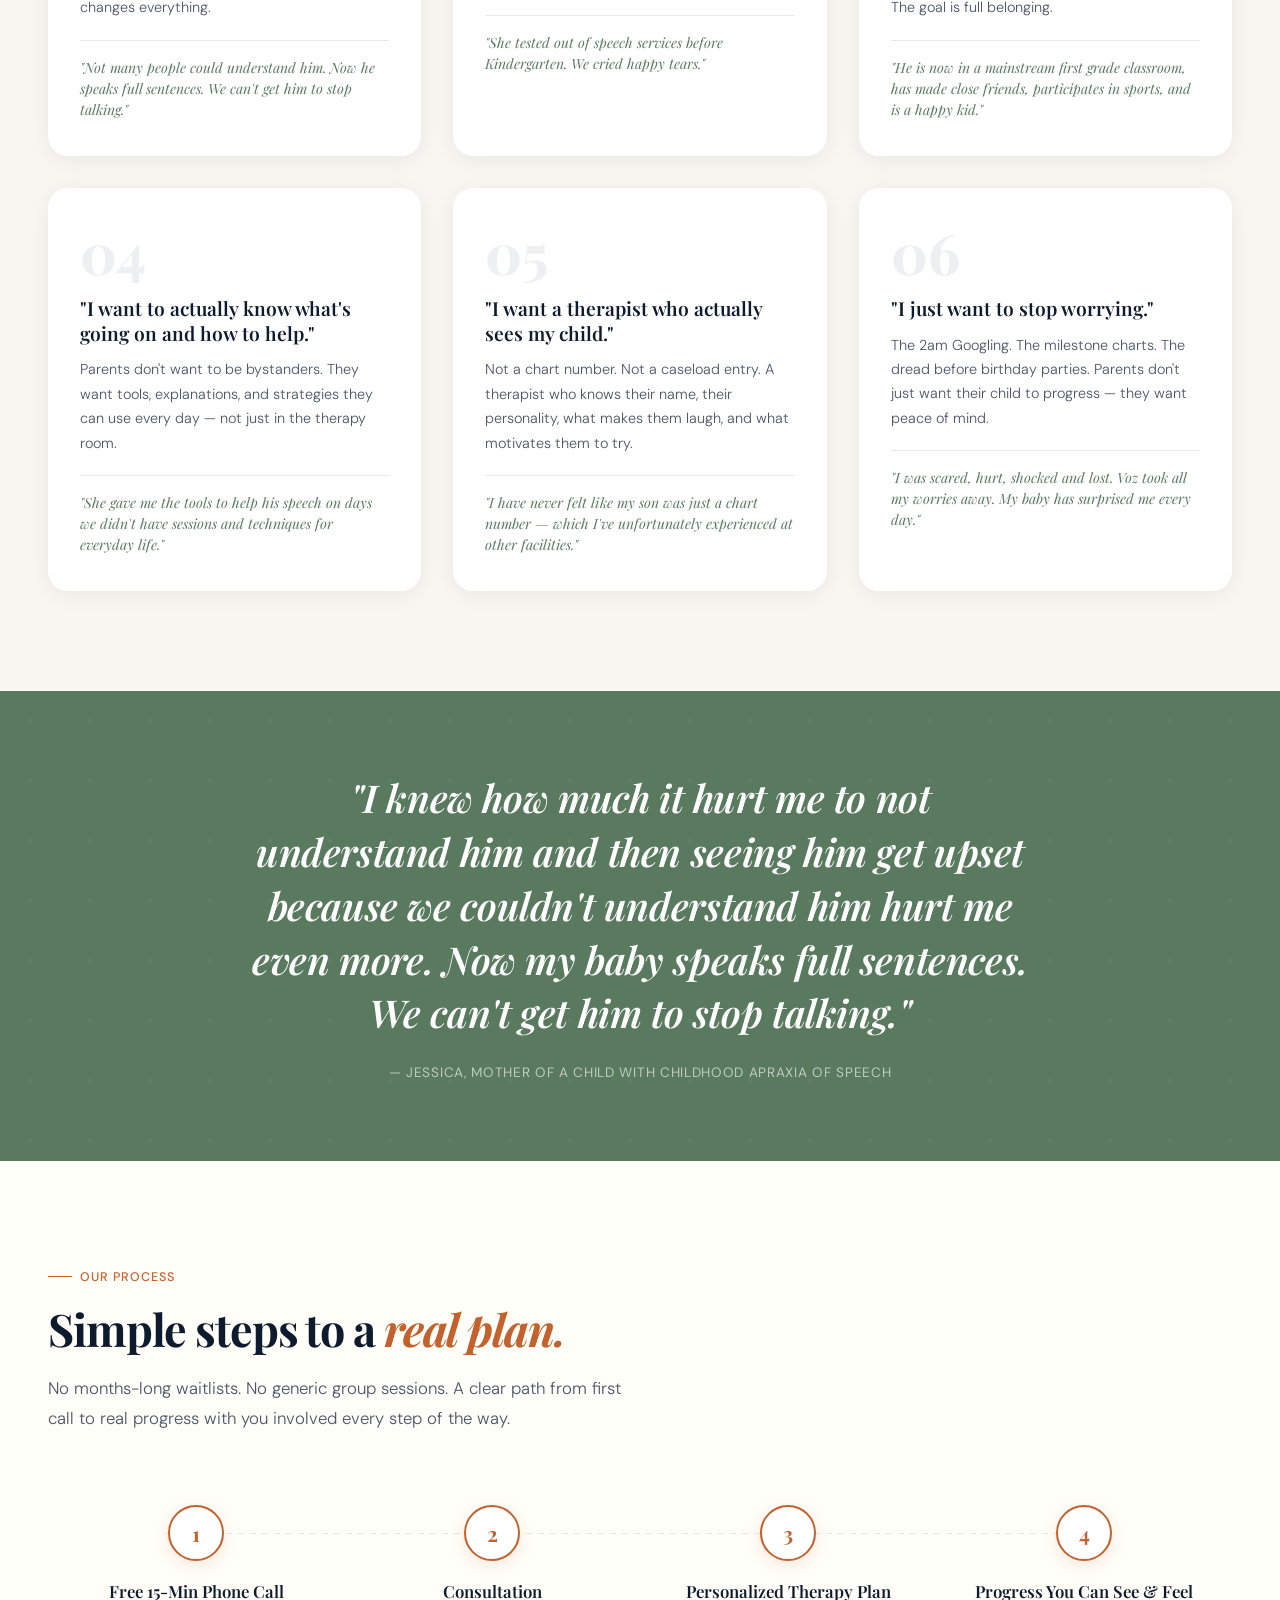
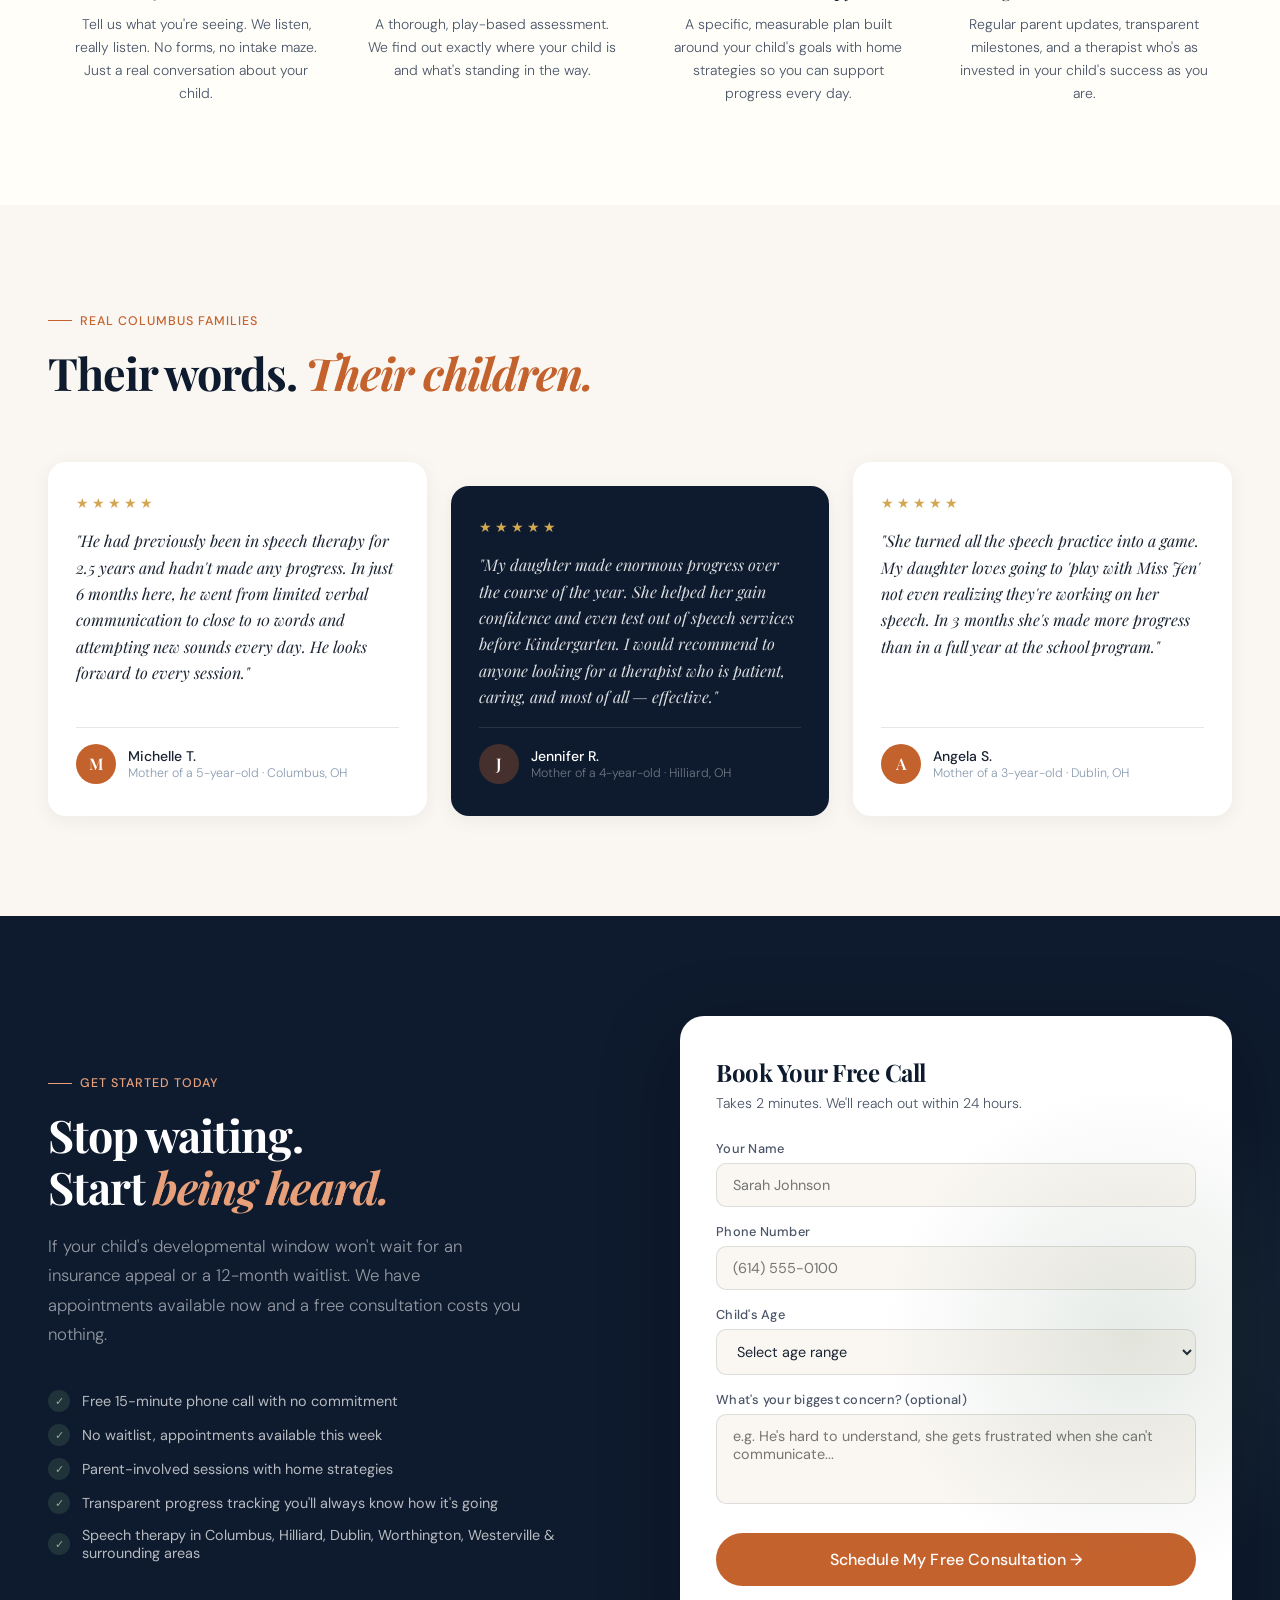
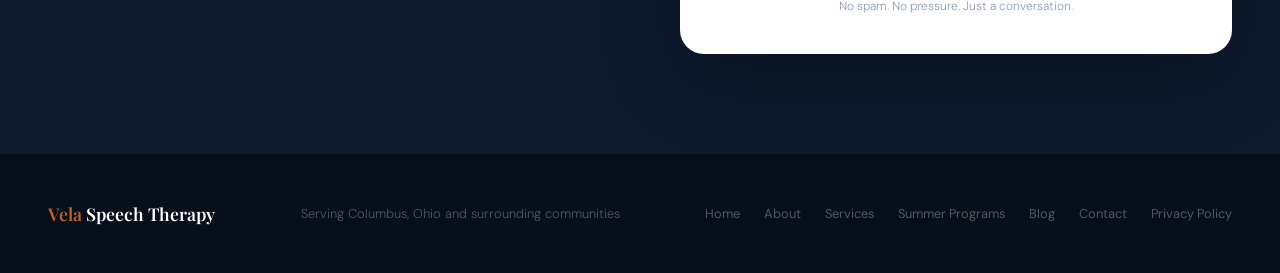
==== commit 9f627e6b: "Launch blog: index, post template, first two posts, sitemap - Add /blog/ index and shared blog.css m" ====
--- a/index.html
+++ b/index.html
@@ -1223,6 +1223,7 @@
     <li><a href="/about.html">About</a></li>
     <li><a href="/services.html">Services</a></li>
     <li><a href="/summer-programs.html">Summer Programs</a></li>
+    <li><a href="/blog/">Blog</a></li>
     <li><a href="#contact">Contact</a></li>
   </ul>
   <div class="nav-right">
@@ -1239,6 +1240,7 @@
   <a href="/about.html">About</a>
   <a href="/services.html">Services</a>
   <a href="/summer-programs.html">Summer Programs</a>
+  <a href="/blog/">Blog</a>
   <a href="#contact">Contact</a>
   <a href="#contact" class="nav-mobile-cta">Free Phone Call</a>
 </div>
@@ -1623,6 +1625,7 @@
       <a href="/about.html">About</a>
       <a href="/services.html">Services</a>
       <a href="/summer-programs.html">Summer Programs</a>
+      <a href="/blog/">Blog</a>
       <a href="/index.html#contact">Contact</a>
       <a href="/privacy-policy.html">Privacy Policy</a>
   </div>
